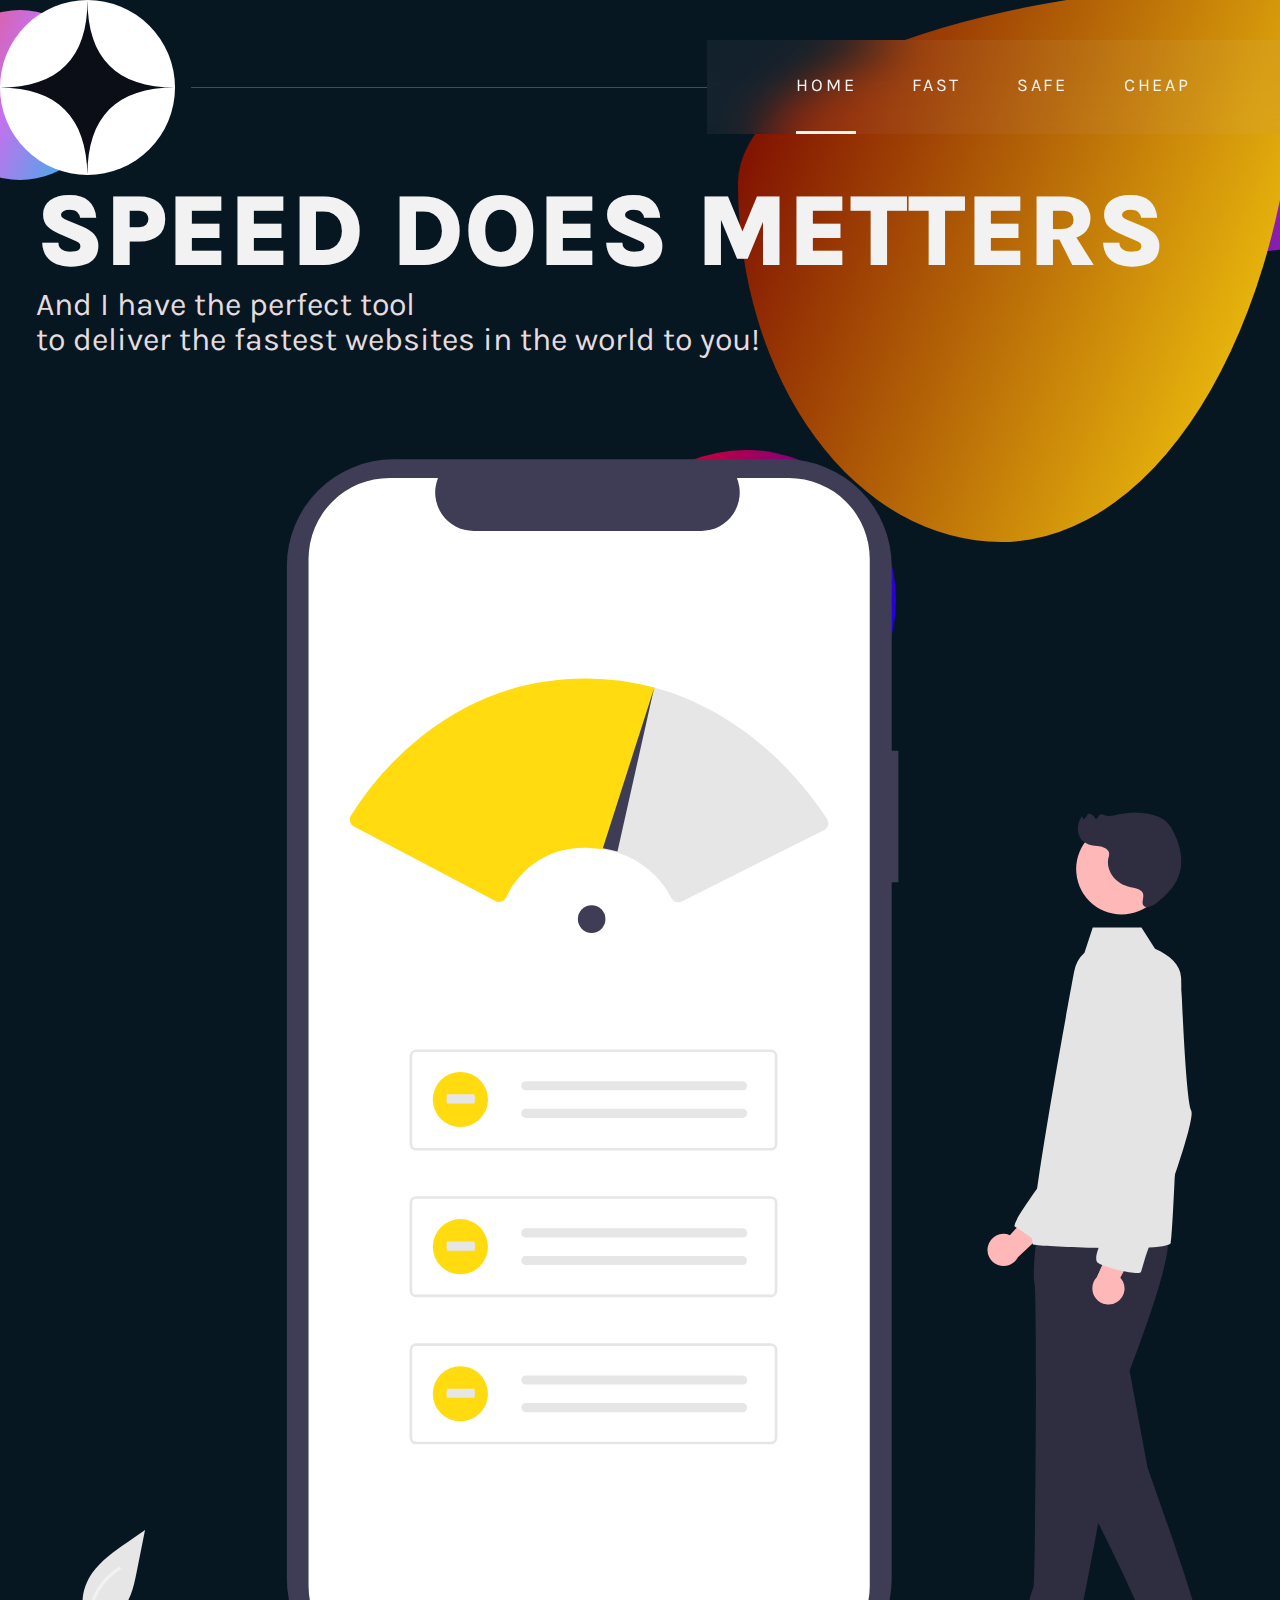
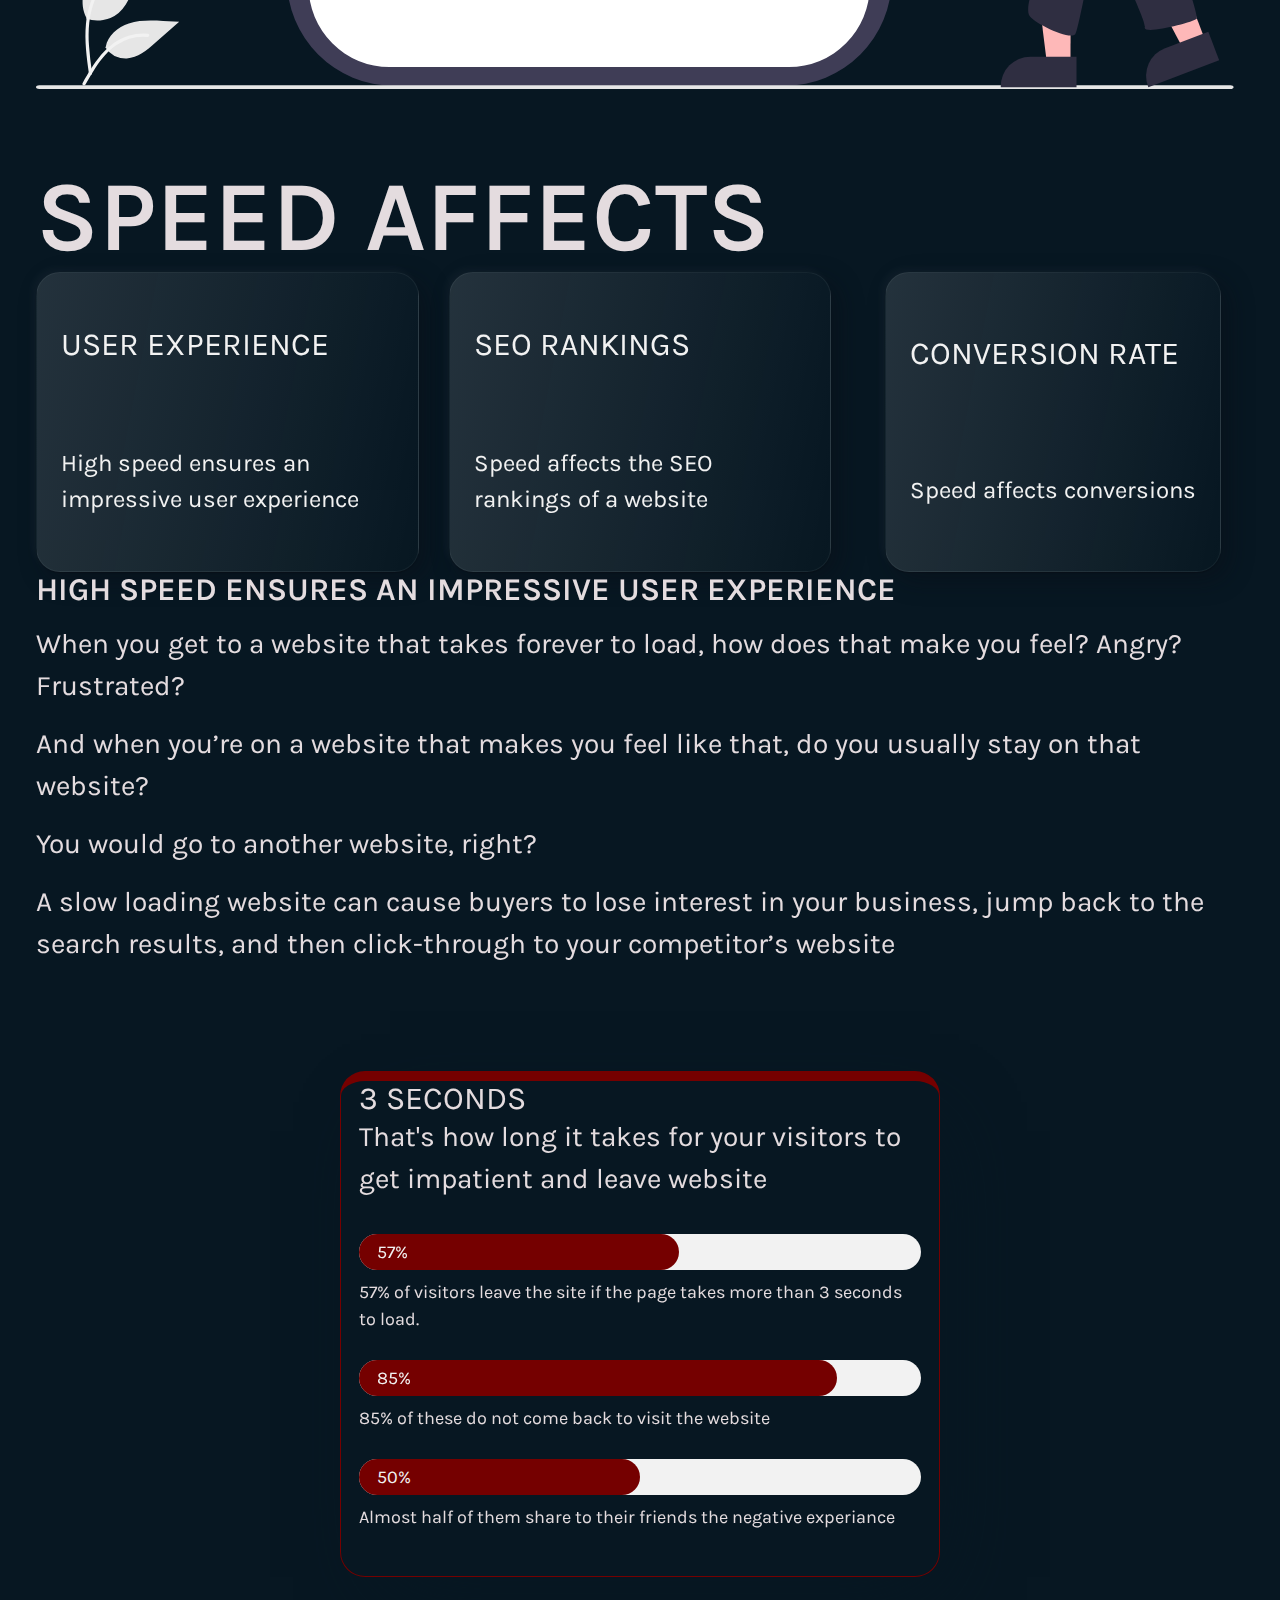
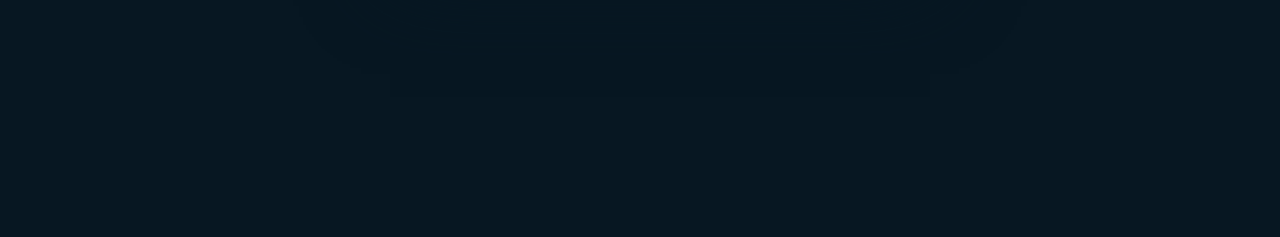
==== fast.html @ fb166474 "Update fast.html" ====
<!DOCTYPE html>
<html lang="en">

<head>
    <meta charset="UTF-8">
    <meta name="viewport" content="width=device-width, initial-scale=1.0">

     <!-- For all browsers -->
<link rel="icon" type="image/png" sizes="32x32" href="./assets/shared/favicon/favicon-32x32.png">
<link rel="icon" type="image/png" sizes="16x16" href="./assets/shared/favicon/favicon-16x16.png">

<!-- For Google and Android -->
<link rel="icon" type="image/png" sizes="48x48" href="./assets/shared/favicon/favicon-48x48.png">
<link rel="icon" type="image/png" sizes="192x192" href="./assets/shared/favicon/favicon-192x192.png">

<!-- For iPad -->
<link rel="apple-touch-icon" type="image/png" sizes="167x167" href="./assets/shared/favicon/favicon-167x167.png">
<!-- For iPhone -->
<link rel="apple-touch-icon" type="image/png" sizes="180x180" href="./assets/shared/favicon/favicon-180x180.png">
    <!-- Google fonts -->
    <link rel="preconnect" href="https://fonts.googleapis.com">
    <link rel="preconnect" href="https://fonts.gstatic.com" crossorigin>
    <link
        href="https://fonts.googleapis.com/css2?family=Cormorant:wght@300;400;500;600;700;800;900&family=Karla:wght@600;700;800&display=swap"
        rel="stylesheet">

    <!-- Our custom CSS -->
    <link rel="stylesheet" href="style-fast.css">
    <title>FSC | Creating fastest, safest and cheapest websites on the world</title>
    <script src="navigation.js" defer></script>
    <script src="tabs.js" defer></script>
</head>


<body class="fast">
  <a class="skip-to-content" href="#main">Skip to content</a>
  <header class="layout-header  flex">
    <div>
      <img src="./assets/shared/logo.svg" alt="FSC logo" class="logo">
    </div>
    <button class="mobile-nav-toggle" aria-controls="layout-navigation"><span class="sr-only" aria-expanded="false">Menu</span></button>
    <nav>
        <ul id="layout-navigation" data-visible="false" class="layout-navigation underline-indicators flex">
            <li class="active"><a class="ff-sans-cond uppercase text-white letter-spacing-2" href="index.html">Home</a>
            <li><a class="ff-sans-cond uppercase text-white letter-spacing-2" href="destination.html">Fast</a>
            <li><a class="ff-sans-cond uppercase text-white letter-spacing-2" href="crew.html">Safe</a>
            <li><a class="ff-sans-cond uppercase text-white letter-spacing-2" href="technology.html">Cheap</a>
        </ul>
    </nav>
  </header>
	

<section class="hero">
    <article class="container container-hero overflow grid">
<div class="container-txt">
    <h1 class="container-txt--title text-white uppercase fs-900 fw-800">
    Speed does metters
</h1>
<p class="container-txt--p text-light fs-600">
    And I have the perfect tool <span class="container-txt--p--s d-block">to deliver the fastest websites in the world to you!</span></p>
</div>
<div class="container-image">
    <div class="container-image-img">
    	<svg xmlns="http://www.w3.org/2000/svg" data-name="Layer 1" viewBox="0 -50 700 800" width="100%" height="100%" class="fast-title-img"><path data-name="Path 968" d="M499.74 168.9h-3.9V61.9A61.91 61.91 0 0 0 433.93 0H207.28a61.91 61.91 0 0 0-61.92 61.91V648.8a61.91 61.91 0 0 0 61.92 61.91h226.65a61.91 61.91 0 0 0 61.91-61.91V245.04h3.9Z" fill="#3f3d56"/><path data-name="Path 969" d="M483.14 57.77v595.17a46.96 46.96 0 0 1-46.94 46.95H204.9a46.97 46.97 0 0 1-46.97-46.95V57.77a46.97 46.97 0 0 1 46.97-46.95h28.06a22.33 22.33 0 0 0 20.65 30.74h131.87a22.33 22.33 0 0 0 20.66-30.74h30.05a46.96 46.96 0 0 1 46.95 46.94Z" fill="#fff"/><path data-name="Path 39" d="M425.81 400.6H220.27a3.81 3.81 0 0 1-3.8-3.81v-50.98a3.81 3.81 0 0 1 3.8-3.81h205.54a3.81 3.81 0 0 1 3.8 3.8v51a3.81 3.81 0 0 1-3.8 3.8Zm-205.54-57.08a2.29 2.29 0 0 0-2.28 2.29v50.98a2.29 2.29 0 0 0 2.28 2.28h205.54a2.29 2.29 0 0 0 2.28-2.28v-50.98a2.29 2.29 0 0 0-2.28-2.29Z" fill="#e6e6e6"/><path data-name="Path 40" d="M283.84 360.36a2.66 2.66 0 0 0 0 5.33h125.6a2.67 2.67 0 0 0 .2-5.33H283.84Z" fill="#e6e6e6"/><path data-name="Path 41" d="M283.84 376.34a2.66 2.66 0 0 0 0 5.33h125.6a2.67 2.67 0 0 0 .2-5.32H283.84Z" fill="#e6e6e6"/><path data-name="Path 42" d="M425.81 485.58H220.27a3.81 3.81 0 0 1-3.8-3.81v-50.98a3.81 3.81 0 0 1 3.8-3.81h205.54a3.81 3.81 0 0 1 3.8 3.8v51a3.81 3.81 0 0 1-3.8 3.8ZM220.27 428.5a2.29 2.29 0 0 0-2.28 2.29v50.98a2.29 2.29 0 0 0 2.28 2.28h205.54a2.29 2.29 0 0 0 2.28-2.28V430.8a2.29 2.29 0 0 0-2.28-2.29Z" fill="#e6e6e6"/><path data-name="Path 43" d="M283.84 445.62a2.66 2.66 0 0 0 0 5.33h125.6a2.67 2.67 0 0 0 .09-5.33h-125.7Z" fill="#e6e6e6"/><path data-name="Path 44" d="M283.84 461.6a2.66 2.66 0 0 0 0 5.33h125.6a2.67 2.67 0 0 0 .09-5.32h-125.7Z" fill="#e6e6e6"/><path data-name="Path 39-2" d="M425.81 570.83H220.27a3.81 3.81 0 0 1-3.8-3.8v-50.99a3.81 3.81 0 0 1 3.8-3.8h205.54a3.81 3.81 0 0 1 3.8 3.8v50.99a3.81 3.81 0 0 1-3.8 3.8Zm-205.54-57.07a2.29 2.29 0 0 0-2.28 2.28v50.99a2.29 2.29 0 0 0 2.28 2.28h205.54a2.29 2.29 0 0 0 2.28-2.28v-50.99a2.29 2.29 0 0 0-2.28-2.28Z" fill="#e6e6e6"/><path data-name="Path 40-2" d="M283.84 530.88a2.66 2.66 0 1 0 0 5.33h125.6a2.67 2.67 0 0 0 .2-5.33H283.84Z" fill="#e6e6e6"/><path data-name="Path 41-2" d="M283.84 546.86a2.66 2.66 0 0 0 0 5.33h125.6a2.67 2.67 0 0 0 .2-5.32H283.84Z" fill="#e6e6e6"/><path data-name="Path 970" d="M692.16 712.57H1.8c-1 0-1.81-.46-1.81-1.04s.81-1.05 1.81-1.05h690.35c1 0 1.81.47 1.81 1.05s-.81 1.04-1.81 1.04Z" fill="#e6e6e6"/><g data-name="Group 58"><path data-name="Path 438" d="M29.07 671.8a19.47 19.47 0 0 0 18.8-3.3c6.6-5.53 8.66-14.64 10.34-23.07l4.97-24.95-10.4 7.17c-7.49 5.15-15.14 10.47-20.32 17.93s-7.44 17.65-3.28 25.73" fill="#e6e6e6"/><path data-name="Path 439" d="M30.68 703.75c-1.31-9.55-2.66-19.21-1.74-28.85.82-8.57 3.43-16.93 8.75-23.8a39.57 39.57 0 0 1 10.15-9.2c1.02-.63 1.95.97.94 1.61a37.62 37.62 0 0 0-14.88 17.96c-3.24 8.24-3.76 17.22-3.2 25.98a219 219 0 0 0 1.77 15.8.96.96 0 0 1-.65 1.15.94.94 0 0 1-1.14-.65Z" fill="#f2f2f2"/><path data-name="Path 442" d="M40.1 688.44a14.34 14.34 0 0 0 12.5 6.44c6.32-.3 11.6-4.71 16.34-8.9l14.03-12.39-9.29-.44c-6.68-.32-13.53-.62-19.9 1.44s-12.23 7.02-13.39 13.6" fill="#e6e6e6"/><path data-name="Path 443" d="M26.98 709.23c6.3-11.16 13.61-23.55 26.68-27.52a29.78 29.78 0 0 1 11.23-1.16c1.19.1.89 1.94-.3 1.84a27.66 27.66 0 0 0-17.92 4.74c-5.05 3.44-8.98 8.22-12.3 13.29-2.05 3.1-3.87 6.34-5.7 9.57-.58 1.03-2.28.29-1.7-.76Z" fill="#f2f2f2"/></g><g data-name="Group 59"><circle data-name="Ellipse 5" cx="245.92" cy="370.99" r="15.99" fill="#ffdb0f"/><path data-name="Path 40-3" d="M238.26 368c-.18 0-.33 1.2-.33 2.66s.15 2.67.33 2.67h15.72c.19.02.34-1.15.34-2.62a5.94 5.94 0 0 0-.33-2.71h-15.73Z" fill="#e6e6e6"/></g><g data-name="Group 60"><circle data-name="Ellipse 5-2" cx="245.92" cy="456.28" r="15.99" fill="#ffdb0f"/><path data-name="Path 40-4" d="M238.26 453.3c-.18 0-.33 1.18-.33 2.66s.15 2.66.33 2.66h15.72c.19.02.34-1.15.34-2.62a5.94 5.94 0 0 0-.33-2.7h-15.73Z" fill="#e6e6e6"/></g><g data-name="Group 61"><circle data-name="Ellipse 5-3" cx="245.92" cy="541.54" r="15.99" fill="#ffdb0f"/><path data-name="Path 40-5" d="M238.26 538.55c-.18 0-.33 1.2-.33 2.66s.15 2.67.33 2.67h15.72c.19.02.34-1.15.34-2.62a5.94 5.94 0 0 0-.33-2.7h-15.73Z" fill="#e6e6e6"/></g><path d="M372.19 256.67a4.49 4.49 0 0 1-4.02-2.45 52.87 52.87 0 0 0-31.37-26.41 60 60 0 0 0-8.4-1.9l-.59-.1 29.92-93.54.51.02c58.13 15.8 91.38 62.38 100.2 76.28a4.5 4.5 0 0 1-1.8 6.42l-82.43 41.2a4.5 4.5 0 0 1-2.02.48Z" fill="#e6e6e6"/><path data-name="Path 2881" d="M551.62 456a9.28 9.28 0 0 1 12.71-6.39l22.29-24.3 4.16 16.62-21.8 20.52a9.33 9.33 0 0 1-17.36-6.46Z" fill="#feb8b8"/><path data-name="Path 2882" d="M599.48 698.33h-13.61l-6.48-52.52h20.1Z" fill="#feb8b8"/><path data-name="Path 2883" d="M602.95 693.89h-26.81a17.09 17.09 0 0 0-17.09 17.08v.56h43.9Z" fill="#2f2e41"/><path data-name="Path 2884" d="m677.67 684.84-12.73 4.83-24.7-46.8 18.8-7.13Z" fill="#feb8b8"/><path data-name="Path 2885" d="m679.34 679.45-25.07 9.52a17.09 17.09 0 0 0-9.9 22.04l.2.52 41.04-15.58Z" fill="#2f2e41"/><path data-name="Path 2886" d="m632.85 523.65 11.28 60.71s30.63 85.43 28.48 87.58-31.7 9.67-30.09 4.83-35.46-77.36-35.46-77.36Z" fill="#2f2e41"/><path data-name="Path 2887" d="M587.1 413.32s-22.78 29.77-19.8 31.4 14.55 10.23 14.55 10.23l11.76-32.28Z" fill="#e4e4e4"/><path data-name="Path 2888" d="M580.73 443.37s-3.76 27.94-2.14 33.85.53 173.54-.54 176.23-4.3 11.82-2.69 16.12 23.64 15.04 26.87 11.28 26.86-140.77 26.86-140.77 33.31-82.74 25.8-90.8-74.16-5.91-74.16-5.91Z" fill="#2f2e41"/><circle data-name="Ellipse 542" cx="629.07" cy="237.48" r="26.33" fill="#feb8b8"/><path data-name="Path 2890" d="M601.56 296.98a18.66 18.66 0 0 1 6-11.04l4.8-14.67h28.21l7.86 12.33c8.5 3.66 14.8 9.47 15.04 16.31 1.3 4.55-4.3 148.83-5.9 154.2-.48 1.57-6.9 2.4-15.94 2.78-8.29.33-18.76.29-28.81.05-16.65-.38-32.17-1.27-34.78-1.75-5.9-1.08 22.94-154.82 23.52-158.2Z" fill="#e4e4e4"/><path data-name="Path 2891" d="M626.5 488.31a9.28 9.28 0 0 0 1.83-14.1l15.57-29.06-17.06 1.56-12.17 27.35a9.33 9.33 0 0 0 11.83 14.25Z" fill="#feb8b8"/><path data-name="Path 2893" d="M629.09 281.11s-24.71 10.2-15.58 36 19.34 56.41 19.34 56.41-12.9 69.31-12.9 72-8.05 17.2-4.83 19.88 24.72 8.06 25.25 5.38a181.72 181.72 0 0 1 5.91-18.27c1.08-2.15 26.33-69.31 23.1-75.22-2.37-4.35-4.45-44.2-5.39-64.94a34.1 34.1 0 0 0-17.78-28.71c-5-2.67-10.83-4.1-17.12-2.53Z" fill="#e4e4e4"/><path data-name="Path 2800" d="M639.2 249.25c-2-.92-4.31-1.11-6.47-1.69-7.74-2.05-12.92-9.69-11.27-16.6a7.48 7.48 0 0 0 .41-2.73c-.29-2.05-2.69-3.37-4.99-3.84s-4.74-.4-6.94-1.16a9.39 9.39 0 0 1-6.13-7.36 13.67 13.67 0 0 1 2.32-9.17l.83 2.09a7.77 7.77 0 0 0 2.72-3.55 5.5 5.5 0 0 1 4.26 3c1.33.68 1.52-2.14 3-2.56a2.94 2.94 0 0 1 1.84.4c2.96 1.21 6.41.18 9.6-.5a41.22 41.22 0 0 1 16.77 0c3.66.75 7.29 2.08 9.9 4.45a20.35 20.35 0 0 1 4.64 6.96c2.82 6.18 4.67 12.87 3.75 19.47a26.05 26.05 0 0 1-7.44 14.6c-2.12 2.14-9.05 9.6-12.85 8.32-4.78-1.6 1.68-7.53-3.95-10.13Z" fill="#2f2e41"/><circle cx="321.98" cy="266.46" r="8" fill="#3f3d56"/><path d="M268.3 256.55a4.5 4.5 0 0 1-2.1-.52l-81.96-43.24a4.5 4.5 0 0 1-1.74-6.32 181.67 181.67 0 0 1 40.99-45.98c28.3-22.43 60.5-33.68 95.68-33.5a151.88 151.88 0 0 1 39.06 5.3l.5.13-29.92 93.54-.42-.06a66.68 66.68 0 0 0-8.14-.72c-30.45-.86-43.65 19.88-47.91 28.83a4.41 4.41 0 0 1-2.62 2.3 4.53 4.53 0 0 1-1.43.24Z" fill="#ffdb0f"/><path d="m358.1 132.77-21.15 94.56a60.38 60.38 0 0 0-8.48-1.92l29.63-92.64Z" fill="#3f3d56"/></svg>
    </div>
</div>
    </article>
</section>	


<section class="section-cards">
     <article class="container container-cards">
        <h2 class="section-cards--title uppercase fs-800 fw-600">speed affects</h2>
    <div class="cards grid text-white">
        
            <div class="card grid">
                <h3 class="card-title fs-600">USER EXPERIENCE</h3>
                <p class="card-desription fs-500">High speed ensures an impressive user experience</p>
            </div>
        
        
           <div class="card grid">
                <h3 class="card-title fs-600">SEO RANKINGS</h3>
                <p class="card-desription fs-500">Speed affects the SEO rankings of a website</p>
            </div>
      
          
            <div class="card grid">
                <h3 class="card-title fs-600">CONVERSION RATE</h3>
                <p class="card-desription fs-500">Speed affects conversions</p>
            </div>
        <div class="decoration decoration-left"></div>
        <div class="decoration decoration-center"></div>
        <div class="decoration decoration-right"></div>
        </div>
</article>
</section>
	
	
	
	<section class="description">
    <article class="container grid overflow">
<div class="container-txt flow">
    <h2 class="container-txt--title uppercase text-light fs-600 fw-600">
    High speed ensures an impressive user experience
	</h2>
	<div class="container-txt--p fw-200 flow fs-500">
       <p>When you get to a website that takes forever to load, how does that make you feel? Angry? Frustrated?</p>
  <p>And when you’re on a website that makes you feel like that, do you usually stay on that website?</p>
  <p>You would go to another website, right?</p>
  <p>A slow loading website can cause buyers to lose interest in your business, jump back to the search results, and then click-through to your competitor’s website</p>
	</div>

</div>
<div class="container-image">
    <div class="container-image-img">
    	<article class="chart-container flex">
			<div class="chart-header">
	   	 <h2 class="chart-header--title fs-600 uppercase ">3 SECONDS</h2>
   		 <h3 class="chart-header--txt fs-500">That's how long it takes for your visitors to get impatient and leave website</h3>
			 	</div>
    <ul class="horizontal-bar-chart">
      <li>
        <span class="chart-container-index" style="width: 57%">57%</span>
      </li>
        <p>57% of visitors leave the site if the page takes more than 3 seconds to load.</p>
      <li>
        <span class="chart-container-index" style="width: 85%">85%</span>
      </li>
      <p>85% of these do not come back to visit the website</p>
      <li>
        <span class="chart-container-index" style="width: 50%">50%</span>
      </li>
      <p>Almost half of them share to their friends the negative experiance</p>
    </ul>
  </article>
    </div>
</div>
    </article>

</section>
		<div class="page-decoration decoration-big"></div>

	</body>

</html>
---- style-fast.css ----
/* ------------------- */
/* Custom properties   */
/* ------------------- */

:root {
  /* colors */
  --clr-dark: 205 65% 8%;
  --clr-light: 338 13% 88%;
  --clr-white: 0 0% 95%;
  --clr-gray: 345 2% 58%;
  --clr-safe: 181 100% 53%;
  --clr-safe--shade: 181 100% 23%;
  --clr-cheap: 115 100% 53%;
  --clr-cheap--shade: 115 100% 23%;
  --clr-fast--secondary: 0 100% 53%;
  --clr-fast--secondary--shade: 0 100% 23%;
  --clr-fast--primary: 51 100% 53%;
  --clr-fast--primary--shade: 51 100% 23%;

  /* font-sizes */
    --fs-900: clamp(5rem, 8vw + 1rem, 6.375rem);
    --fs-800: 3.5rem;
    --fs-700: 1.5rem;
    --fs-600: 1rem;
    --fs-500: 1rem;
    --fs-400: 0.9375rem;
    --fs-300: 1rem;
    --fs-200: 0.875rem;

  /* font-families */
  --ff-serif: 'Cormorant', serif;
  --ff-sans: 'Karla', sans-serif;
}
/*
@media (min-width: 35em) {
    :root {
        --fs-800: 5rem;
        --fs-700: 2.5rem;
        --fs-600: 1.5rem;
        --fs-500: 1.25rem;
        --fs-400: 1rem;
    }
}
*/

@media (min-width: 900px) {
    :root {
        /* font-sizes */
        --fs-800: 6.25rem;
        --fs-700: 3.5rem;
        --fs-600: 2rem;
        --fs-500: 1.75rem;
        --fs-400: 1.125rem;
    }
}


/* ------------------- */
/* Reset               */
/* ------------------- */

/* https://piccalil.li/blog/a-modern-css-reset/ */

/* Box sizing */
*,
*::before,
*::after {
  box-sizing: border-box;
}

/* Reset margins */
body,
h1,
h2,
h3,
h4,
h5,
p,
figure,
picture {
  margin: 0;
}

h1,
h2,
h3,
h4,
h5,
h6,
p {
  font-weight: 400;
}

/* set up the body */
body {
  font-family: var(--ff-sans);
  font-size: var(--fs-400);
  color: hsl(var(--clr-light));
  background-color: hsl(var(--clr-dark));
  line-height: 1.5;
	
	display: grid;
  grid-template-rows: min-content 1fr;
    
  overflow-x: hidden;

  /*
		 min-height: 100vh;
   
    display: grid;
    grid-template-rows: min-content 1fr;
    
    overflow-x: hidden;
		*/
}

/* make images easier to work with */
img,
picutre {
  max-width: 100%;
  display: block;
}

/* make form elements easier to work with */
input,
button,
textarea,
select {
  font: inherit;
}

/* remove animations for people who've turned them off */
@media (prefers-reduced-motion: reduce) {

  *,
  *::before,
  *::after {
    animation-duration: 0.01ms !important;
    animation-iteration-count: 1 !important;
    transition-duration: 0.01ms !important;
    scroll-behavior: auto !important;
  }
}


/* ------------------- */
/* Utility classes     */
/* ------------------- */

/* general */

.flex {
  display: flex;
  gap: var(--gap, 1rem);
}

.grid {
  display: grid;
  gap: var(--gap, 1rem);
}

.d-block {
  display: block;
}

.flow>*:where(:not(:first-child)) {
  margin-top: var(--flow-space, 1rem);
}

.flow--space-small {
  --flow-space: .75rem;
}

.container {
  padding-inline: 2em;
  margin-inline: auto;
  max-width: 80rem;
}

.sr-only {
  position: absolute;
  width: 1px;
  height: 1px;
  padding: 0;
  margin: -1px;
  overflow: hidden;
  clip: rect(0, 0, 0, 0);
  white-space: nowrap;
  /* added line */
  border: 0;
}

.skip-to-content {
  position: absolute;
  z-index: 9999;
  background: hsl(var(--clr-white));
  color: hsl(var(--clr-dark));
  padding: .5em 1em;
  margin-inline: auto;
  transform: translateY(-100%);
  transition: transform 250ms ease-in;
}

.skip-to-content:focus {
  transform: translateY(0);
}

/* colors */

.clr-dark {
  background-color: hsl(var(--clr-dark));
}

.clr-light {
  background-color: hsl(var(--clr-light));
}

.clr-white {
  background-color: hsl(var(--clr-white));
}

.clr-gray {
  background-color: hsl(var(--clr-gray));
}

.clr-safe {
  background-color: hsl(var(--clr-safe));
}

.clr-safe--shade {
  background-color: hsl(var(--clr-safe--shade));
}

.clr-cheap {
  background-color: hsl(var(--clr-cheap));
}

.clr-cheap--shade {
  background-color: hsl(var(--clr-cheap--shade));
}

.clr-fast--primary {
  background-color: hsl(var(--clr-fast--primary));
}

.clr-fast--primary--shade {
  background-color: hsl(var(--clr-fast--primary--shade));
}

.clr-fast--secondary {
  background-color: hsl(var(--clr-fast--secondary));
}

.clr-fast--secondary-shade {
  background-color: hsl(var(--clr-fast--secondary--shade));
}

.text-dark {
  color: hsl(var(--clr-dark));
}

.text-light {
  color: hsl(var(--clr-light));
}

.text-white {
  color: hsl(var(--clr-white));
}

.text-gray {
  color: hsl(var(--clr-gray));
}

.text-safe {
  color: hsl(var(--clr-safe))
}

;

.text-safe--shade {
  color: hsl(var(--clr-safe-shade))
}

;

.text-cheap {
  color: hsl(var(--clr-cheap))
}

;

.text-cheap-shade {
  color: hsl(var(--clr-cheap--shade))
}

;

.text-fast--primary {
  color: hsl(var(--clr-fast--primary))
}

;

.text-fast--primary--shade {
  color: hsl(var(--clr-fast--primary--shade))
}

;

.text-fast--secondary {
  color: hsl(var(--clr-fast--secondary))
}

;

.text-fast--secondary--shade {
  color: hsl(var(--clr-fast--secondary--shade))
}

;

/* typography */

.ff-test {
  font-family: var(--ff-serif);
}

.ff-serif {
  font-family: var(--ff-serif);
}

.ff-sans {
  font-family: var(--ff-sans);
}

.letter-spacing-1 {
  letter-spacing: 4.75px;
}

.letter-spacing-2 {
  letter-spacing: 2.7px;
}

.letter-spacing-3 {
  letter-spacing: 2.35px;
}

.uppercase {
  text-transform: uppercase;
}

.fs-900 {
  font-size: var(--fs-900);
}

.fs-800 {
  font-size: var(--fs-800);
}

.fs-700 {
  font-size: var(--fs-700);
}

.fs-600 {
  font-size: var(--fs-600);
}

.fs-500 {
  font-size: var(--fs-500);
}

.fs-400 {
  font-size: var(--fs-400);
}

.fs-300 {
  font-size: var(--fs-300);
}

.fs-200 {
  font-size: var(--fs-200);
}

.fs-900,
.fs-800,
.fs-700,
.fs-600 {
  line-height: 1.1;
}

.fw-900 {
  font-weight: 900;
}

.fw-800 {
  font-weight: 800;
}

.fw-700 {
  font-weight: 700;
}

.fw-600 {
  font-weight: 600;
}

.fw-500 {
  font-weight: 500;
}

.fw-400 {
  font-weight: 400;
}

.fw-300 {
  font-weight: 300;
}

.fw-200 {
  font-weight: 200;
}

.fw-100 {
  font-weight: 100;
}


/* ------------------- */
/* Compontents         */
/* ------------------- */

.main-img {
	
	display: inline-grid;
	place-items: center;
	transform: scale(1.3);
  /*  font-size: 2rem;
    position: relative;
    z-index: 1;
    display: inline-grid;
    place-items: center;; */
}


/*
.large-button::after {
    content: '';
    position: absolute;
    z-index: -1;
    width: 100%;
    height: 100%;
    background: hsl( var(--clr-white) / .1);
    border-radius: 50%;
    opacity: 0;
    transition: opacity 500ms linear, transform 750ms ease-in-out;
}
 
.large-button:hover::after,
.large-button:focus::after {
    opacity: 1;
    transform: scale(1.5);
}

*/
/* primary-header */

.logo {
  /*  margin: 1.5rem clamp(1.5rem, 5vw, 3.5rem);*/
	margin-block: 3em;
    	margin-left: 2em;
    	width: 8em;
}

/*
@media (min-width: 45em) {
	.logo {
		margin-top: 0;
		width: 65em;
	}
}
*/

@media (min-width: 900px){
	.logo {
		margin: 0;
		width: 23em;
	}
}




.layout-header {
    justify-content: space-between;
    align-items: center;
}

.layout-navigation {
    --gap: clamp(1.5rem, 5vw, 3.5rem);
    --underline-gap: 2rem;
    list-style: none;
    padding: 0;
    margin: 0;
    background: hsl( var(--clr-white) / 0.05);
    backdrop-filter: blur(1.5rem);
}

.layout-navigation a {
    text-decoration: none;
}

.layout-navigation a > span {
    font-weight: 700;
    margin-right: .5em;
}

.mobile-nav-toggle {
    display: none;
}

@media (max-width: 899.9999px) {
    .layout-navigation {
        --underline-gap: .5rem;
        position: fixed;
        z-index: 1000;
        inset: 0 0 0 30%;
        list-style: none;
        padding: min(20rem, 15vh) 2rem;
        margin: 0;
        flex-direction: column;
        transform: translateX(100%);
        transition: transform 500ms ease-in-out;
    }
    
    .layout-navigation[data-visible="true"] {
        transform: translateX(0);
    }
    
    .layout-navigation.underline-indicators > .active {
       border: 0;
    }
    
    .mobile-nav-toggle {
        display: block;
        position: absolute;
        z-index: 2000;
        right: 1rem;
        top: 2rem;
        background: transparent;
        background-image: url(./assets/shared/icon-hamburger.svg);
        background-repeat: no-repeat;
        background-position: center;
        width: 1.5rem;
        aspect-ratio: 1;
        border: 0;
    }
    
    .mobile-nav-toggle[aria-expanded="true"] {
        background-image: url(./assets/shared/icon-close.svg);
    }
    
    .mobile-nav-toggle:focus-visible {
        outline: 5px solid white;
        outline-offset: 5px;
    }
    
}

@media (min-width: 900px) {
    .layout-navigation {
        padding-inline: clamp(3rem, 7vw, 7rem);
    }
}
/*
@media (min-width: 35em) and (max-width: 44.999em) {
    .layout-navigation a > span {
        display: none;
    }
}
*/
@media (min-width: 900px) {
    
     .layout-header::after {
         content: '';
         display: block;
         position: relative;
         height: 1px;
         width: 100%;
         margin-right: -2.5rem;
         background: hsl( var(--clr-white) / .25);
         order: 1;
     }
     
    nav {
        order: 2;
    }
    
    .layout-navigation {
        margin-block: 2rem;
    }
    
   
}


.underline-indicators > * {
    cursor: pointer;
    padding: var(--underline-gap, .5rem) 0;
    border: 0;
    border-bottom: .2rem solid hsl( var(--clr-white) / 0 );
    background-color: transparent;
}

.underline-indicators > *:hover,
.underline-indicators > *:focus {
    border-color: hsl( var(--clr-white) / .5);
}

.underline-indicators > .active,
.underline-indicators > [aria-selected="true"] {
    color: hsl( var(--clr-white) / 1);
    border-color: hsl( var(--clr-white) / 1); 
}



/* ----------------------------- */
/* Page specific background      */
/* ----------------------------- */


/* ----------------------------- */
/* Layout                        */
/* ----------------------------- */


.grid-container {
    text-align: center;
    display: grid;
		gap: 4em;
    place-items: center;
    padding-inline: 1rem;
    padding-block: 4rem;
}

.grid-container p:not([class]) {
    max-width: 60ch;
}

   

@media (min-width: 900px) {
    .grid-container {
        text-align: left;
        column-gap: var(--container-gap, 2rem);
        grid-template-columns: minmax(1rem, 1fr) repeat(2, minmax(0, 30rem)) minmax(1rem, 1fr);
    }
    
  
    .main-intro {
        grid-column: 2;

    }

    .grid-container--home > *:last-child {
        grid-column: 3;
			 	min-height: 100%;
			  transform: scale(1.3);
    }
}


/*   GRAPH - SPEED BOUNCE    */

.chart-container {
  text-align: left;
  flex-direction: column;
  margin: 5em auto;
  max-width: 600px;
  padding: 0 1em;
  background: hsl(var(--clr-dark) / .5);
  color: hsl(var(--clr-light));
  border: 1px solid hsl(var(--clr-fast--secondary--shade));
  border-radius: 25px;
  box-shadow: 20px 30px 80px -30px hsl(var(--clr-dark));
  border-top: .6em solid hsl(var(--clr-fast--secondary--shade));
  align-self: center;
}

.horizontal-bar-chart {
  padding-left: 0;

}

.horizontal-bar-chart li,
.horizontal-bar-chart p {
  position: relative;
  display: block;
}


.horizontal-bar-chart li {
  height: 2em;
  margin-bottom: .2em;
  background: hsl(var(--clr-white));
  border-radius: 50px;
}

.horizontal-bar-chart p {
  /*   color: #666666; */
  margin-block: .5em 1.5em;
  /* text-indent: 1em; */
}

.chart-container-index {
  position: absolute;
  height: 100%;
  text-indent: 1em;
  font-size: 1em;
  color: hsl(var(--clr-white));
  background: hsl(var(--clr-fast--secondary--shade));
  line-height: 2em;
  border-radius: 50px;
}


/*    END      */

/*    Cards section    */

.cards-section{
    position: relative;
    padding-bottom: 4em;
}

.cards-container{
    width: 100%;
    max-width: 1120px;
    position: relative;
    display: grid;
    margin: auto auto 30px;
    padding-inline: 5%;
    grid-gap: 16px;
}

.cards-section--title{
    text-align: center;
    text-transform: uppercase;
    font-size: 3rem;
}

.cards {
    display: grid;
    grid-template-columns: 1fr;
    grid-template-rows: repeat(3,1fr);
    grid-gap: 30px;
    gap: 30px;
}



.card {
    display: grid;
    /* grid-template-columns: 48px 1fr; */

    grid-gap: 16px;
    align-items: center;
    padding: 16px;
	box-shadow: 8px 8px 24px 0 rgba(9,13,20,0.4),-4px -4px 8px 0 rgba(224,224,255,0.04),0 1px 1px 0 rgba(9,13,20,0.4);
    border: solid 1px rgba(245,247,250,0.06);
    background-image: linear-gradient(101deg,rgba(245,247,250,.12),rgba(245,247,250,.06) 52%,rgba(245,247,250,0));
    backdrop-filter: blur(40px);
    -webkit-backdrop-filter: blur(40px);
    border-radius: 24px;
    transition: .4s;
}


.card-title {
    font-size: 2rem;
}

.card-desription {
		font-size: 1.5rem;
   /* grid-column: 1/3; */
}








 @media (min-width: 900px){
    .cards-section{
        overflow: hidden;
        padding-bottom: 15em;
    }
    
    .cards-container{
        padding-left: 32px;
        padding-right: 32px;
        grid-gap: 48px;
        text-align: center;
    }

    .cards {
        grid-template-columns: repeat(3,1fr);
        grid-template-rows: 1fr; 
        place-items: center;
    }

    .card {
       /* grid-template-columns: auto; */
			 		min-height: 300px;
        grid-gap: 24px;
        position: relative;
        padding: 24px;
    }

    .card-center {
        transform: translateY(-32px);
    }

}



/*    Decoration    */


.decoration-big {
    display: block;
   /* width: 560px;
    height: 560px; */
		width: clamp(10vh, 20vh, 100%);
		/*width: 100%;
		max-width: 50vh; */
    aspect-ratio: 1;
    right: 0;
    top: 0;
    background-image: linear-gradient(112.49deg, hsl(var(--clr-fast--secondary--shade)) 1.05%, hsl(var(--clr-fast--primary)) 99.89%);
}
.page-decoration {
    border-radius: 50%; 
		/* border-radius: 100% 0% 53% 47% / 36% 7% 93% 64%; */
    position: absolute;
		/*inset: 0;*/
    z-index: -1;
}

@media (min-width: 900px) {
	.page-decoration{
		  top: -1em;
			right: -1em;
			width: 560px;
			border-radius: 100% 0% 53% 47% / 36% 7% 93% 64%;
	}
}

.decoration {
    position: absolute;
    border-radius: 50%;
    z-index: -1;
}

.decoration-left{
    width: 200px; 
    height: 200px;
    top: -11%;
    left: -11%;
    background-image: linear-gradient(112.49deg,#12c2e9 1.05%,#c471ed 54.08%,#f64f59 99.89%);
    transform: rotate(-180deg);
}

.decoration-center {
    width: 300px;
    height: 300px;
    right: 1%;
    top: 33%;
    background-image: linear-gradient(112.49deg,red 1.05%,blue 99.89%);
}

.decoration-right {
    width: 150px;
    height: 150px;
    right: 50%;
    top: 80%;
    background: linear-gradient(112.49deg,#f0c 1.05%,#339 99.89%);
    transform: matrix(-1,0,0,1,0,0);
}

 @media (min-width: 900px){
    .decoration-left{
        width: 170px;
        height: 170px;
        top: 10px;
        left: -65px;
    }

    .decoration-center {
        width: 300px;
        height: 300px;
        right: 30%;
        top: 50%;
    }

    .decoration-right {
        width: 223px;
        height: 223px;
        left: 90%;
        top: 28px;
    }

 }


 /*    Main section   */

.description{
    margin-bottom: 5px;
    position: relative;
}

.description-container{
    width: 100%;
    overflow: hidden;
    display: grid;
    grid-template-columns: 1fr;
    grid-gap: 16px;
    margin: auto;
    padding-left: 5%;
    padding-right: 5%;
    align-items: center;
}

.description-text-container{

}

.description-text-container--title{
   /* margin-bottom: 1em; */ 
}

.description-text-container--paragraph{
    margin-bottom: 16px
}    

.description-image-container{
    background-size: 100%;
    background-repeat: no-repeat;
    display: block;
   box-shadow: 8px 8px 24px 0 rgba(9,13,20,0.4),-4px -4px 8px 0 rgba(224,224,255,0.04),0 1px 1px 0 rgba(9,13,20,0.4);
    border: solid 1px rgba(245,247,250,0.06);
    -webkit-backdrop-filter: blur(40px);
    backdrop-filter: blur(40px);
    border-radius: 24px;
    transition: .5s ease;
    background-image: url([data-uri]);
    margin: auto;
    padding: 24px;
}

.description-image-container-img{
    max-width: 100%;
}

@media (min-width: 900px){
    .description{
        margin-bottom: 170px;
    }

    .description-container{
        max-width: 1120px;
        padding-left: 32px;
        padding-right: 32px;
        grid-template-columns: 353px minmax(450px,730px);
        grid-gap: 30px;
    }
    .description-image-container{
        padding: 48px;
    }
		.description-text-container--title{
     /* margin-bottom: 1em; */
}
}
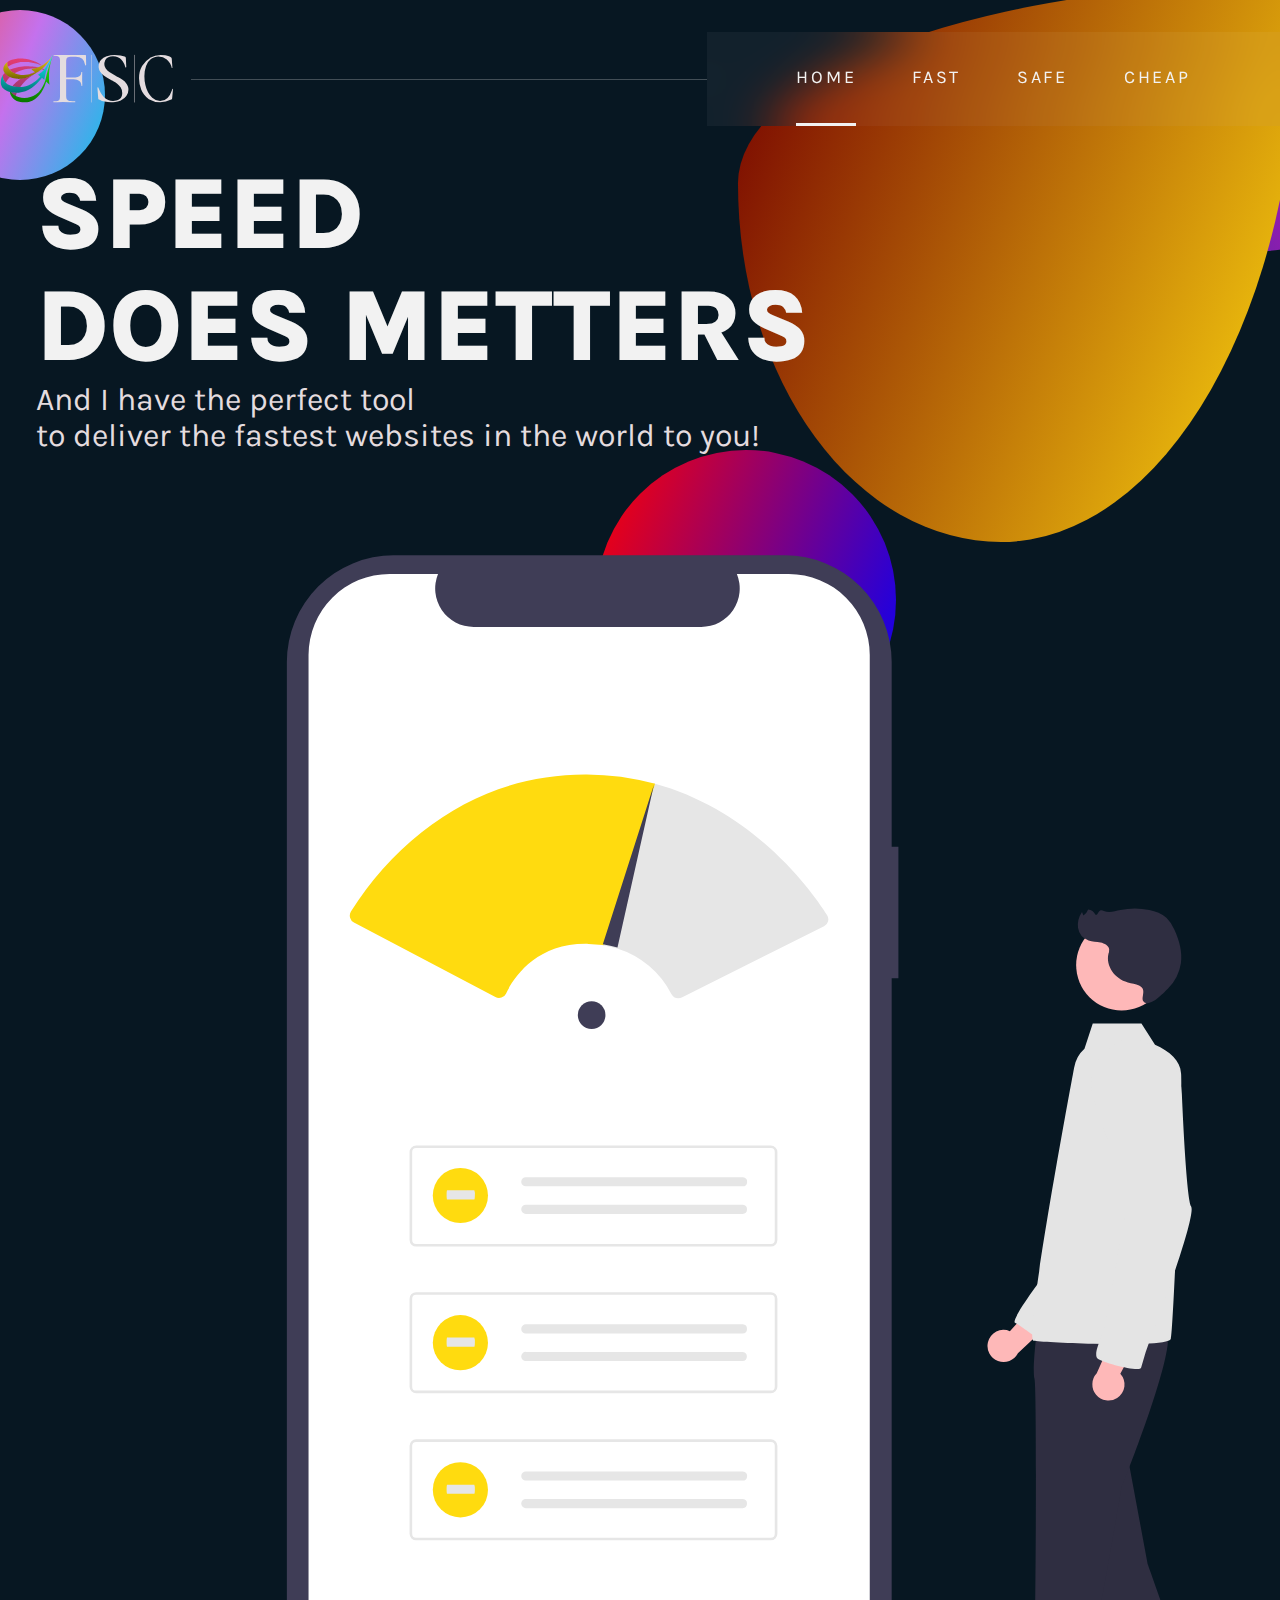
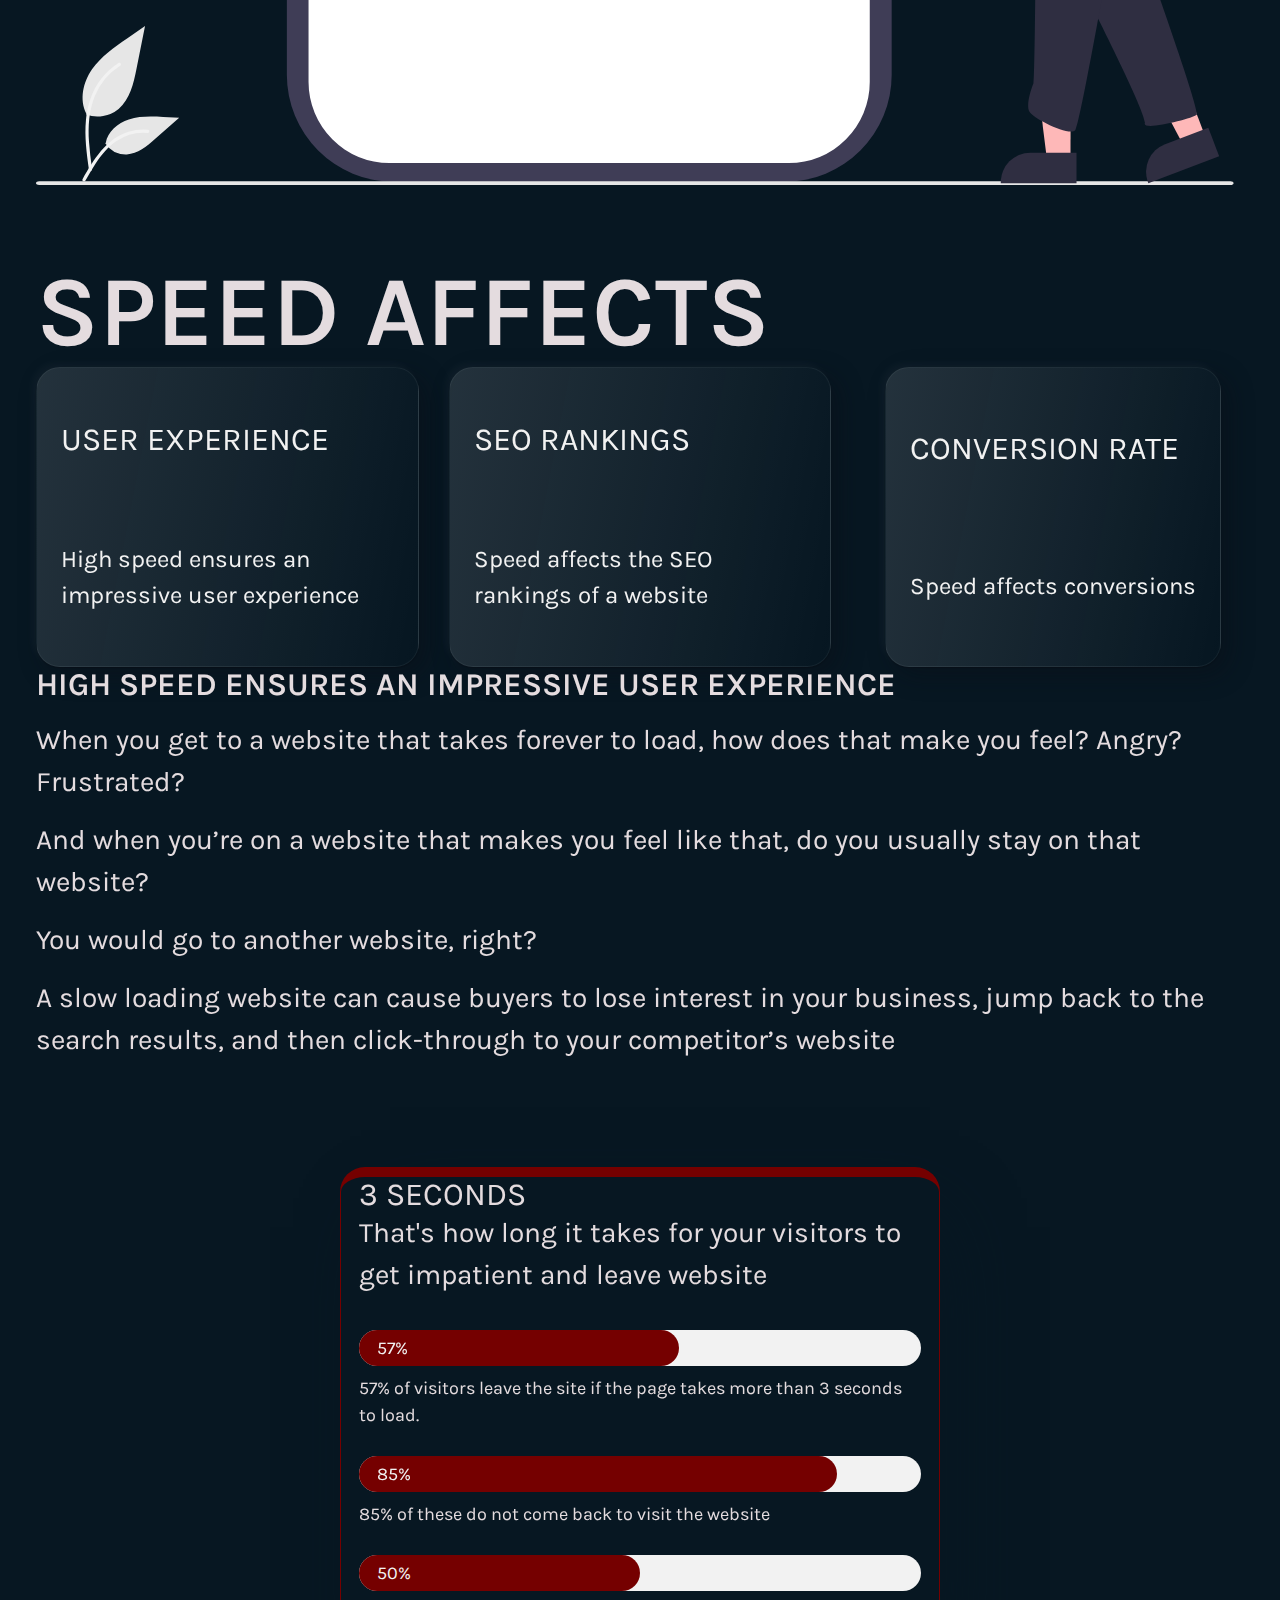
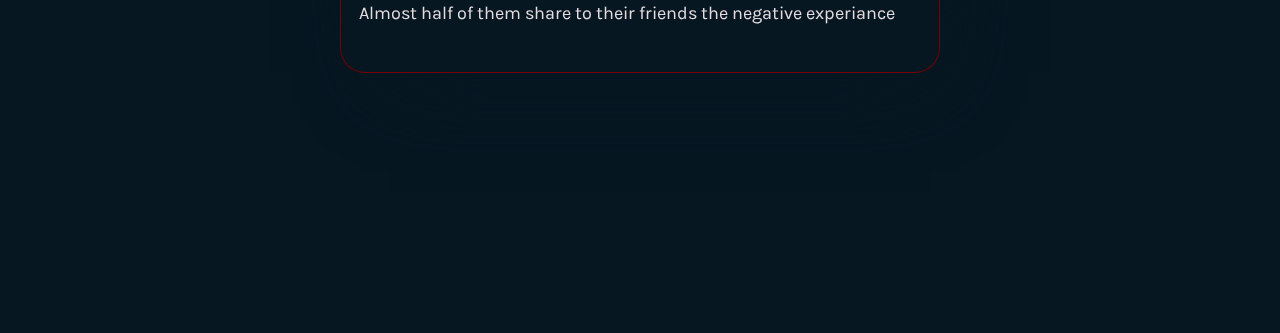
==== commit 014d896d: "Update fast.html" ====
--- a/fast.html
+++ b/fast.html
@@ -36,15 +36,15 @@
   <a class="skip-to-content" href="#main">Skip to content</a>
   <header class="layout-header  flex">
     <div>
-      <img src="./assets/shared/logo.svg" alt="FSC logo" class="logo">
+      <img src="./assets/shared/logo-light.svg" alt="FSC logo" class="logo">
     </div>
     <button class="mobile-nav-toggle" aria-controls="layout-navigation"><span class="sr-only" aria-expanded="false">Menu</span></button>
     <nav>
         <ul id="layout-navigation" data-visible="false" class="layout-navigation underline-indicators flex">
-            <li class="active"><a class="ff-sans-cond uppercase text-white letter-spacing-2" href="index.html">Home</a>
-            <li><a class="ff-sans-cond uppercase text-white letter-spacing-2" href="destination.html">Fast</a>
-            <li><a class="ff-sans-cond uppercase text-white letter-spacing-2" href="crew.html">Safe</a>
-            <li><a class="ff-sans-cond uppercase text-white letter-spacing-2" href="technology.html">Cheap</a>
+            <li class="active"><a class="ff-sans-cond uppercase text-white letter-spacing-2" href="index.html">Home</a></li>
+						<li><a class="ff-sans-cond uppercase text-white letter-spacing-2" href="fast.html">Fast</a></li>
+            <li><a class="ff-sans-cond uppercase text-white letter-spacing-2" href="fast.html">Safe</a></li>
+            <li><a class="ff-sans-cond uppercase text-white letter-spacing-2" href="fast.html">Cheap</a></li>
         </ul>
     </nav>
   </header>
@@ -54,7 +54,7 @@
     <article class="container container-hero overflow grid">
 <div class="container-txt">
     <h1 class="container-txt--title text-white uppercase fs-900 fw-800">
-    Speed does metters
+    Speed <span class="d-block">does metters</span>
 </h1>
 <p class="container-txt--p text-light fs-600">
     And I have the perfect tool <span class="container-txt--p--s d-block">to deliver the fastest websites in the world to you!</span></p>
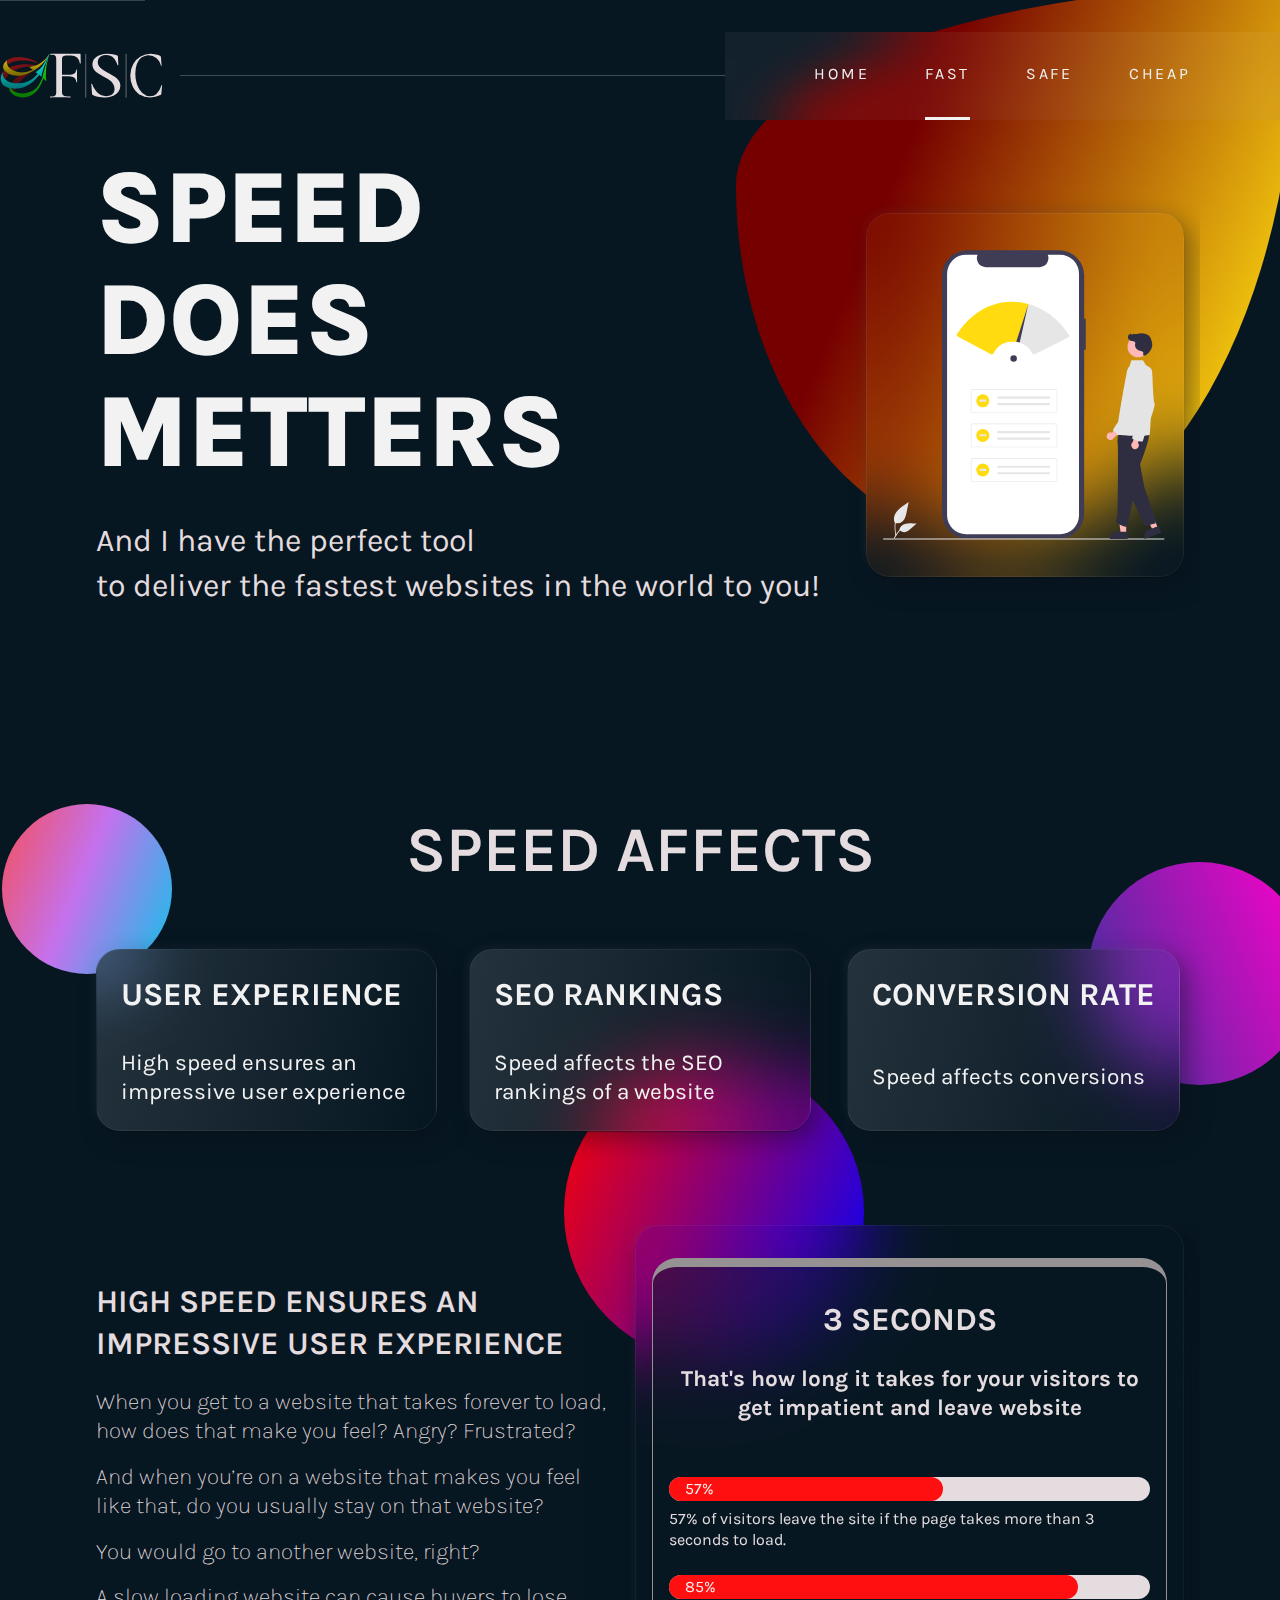
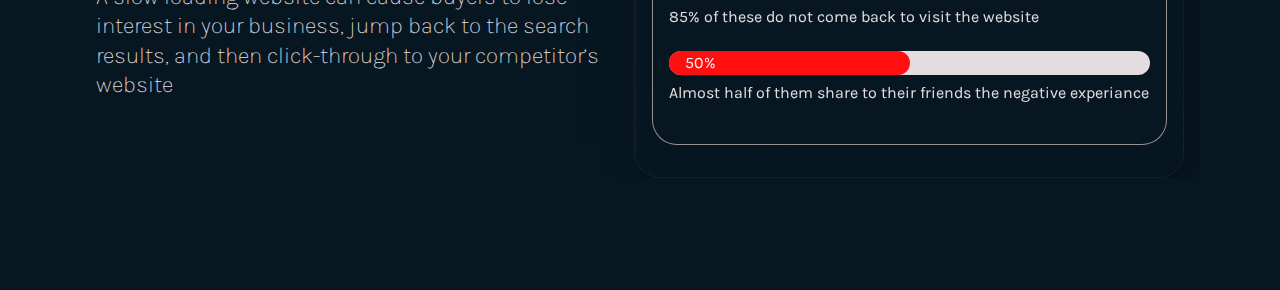
==== commit de4e1b17: "Update fast.html" ====
--- a/fast.html
+++ b/fast.html
@@ -41,10 +41,10 @@
     <button class="mobile-nav-toggle" aria-controls="layout-navigation"><span class="sr-only" aria-expanded="false">Menu</span></button>
     <nav>
         <ul id="layout-navigation" data-visible="false" class="layout-navigation underline-indicators flex">
-            <li class="active"><a class="ff-sans-cond uppercase text-white letter-spacing-2" href="index.html">Home</a></li>
-						<li><a class="ff-sans-cond uppercase text-white letter-spacing-2" href="fast.html">Fast</a></li>
-            <li><a class="ff-sans-cond uppercase text-white letter-spacing-2" href="fast.html">Safe</a></li>
-            <li><a class="ff-sans-cond uppercase text-white letter-spacing-2" href="fast.html">Cheap</a></li>
+            <li class="nav-home"><a class="ff-sans-cond uppercase text-white letter-spacing-2" href="index.html">Home</a></li>
+	    <li class="nav-fast active"><a class="ff-sans-cond uppercase text-white letter-spacing-2" href="fast.html">Fast</a></li>
+            <li class="nav-safe"><a class="ff-sans-cond uppercase text-white letter-spacing-2" href="fast.html">Safe</a></li>
+            <li class="nav-cheap"><a class="ff-sans-cond uppercase text-white letter-spacing-2" href="fast.html">Cheap</a></li>
         </ul>
     </nav>
   </header>
--- a/style-fast.css
+++ b/style-fast.css
@@ -18,54 +18,40 @@
   --clr-fast--primary--shade: 51 100% 23%;
 
   /* font-sizes */
-    --fs-900: clamp(5rem, 8vw + 1rem, 6.375rem);
-    --fs-800: 3.5rem;
-    --fs-700: 1.5rem;
-    --fs-600: 1rem;
-    --fs-500: 1rem;
-    --fs-400: 0.9375rem;
-    --fs-300: 1rem;
-    --fs-200: 0.875rem;
+  --fs-900: clamp(5.653rem, 8vw + 1rem, 6.375rem);
+  --fs-800: 3.998rem;
+  --fs-700: 2.827rem;
+  --fs-600: 1.999rem;
+  --fs-500: 1.414rem;
+  --fs-400: 1rem;
+  --fs-300: 0.8rem;
+  --fs-200: 0.8rem;
+	
+
+
 
   /* font-families */
   --ff-serif: 'Cormorant', serif;
   --ff-sans: 'Karla', sans-serif;
 }
-/*
-@media (min-width: 35em) {
+
+@media (max-width: 900px) {
     :root {
-        --fs-800: 5rem;
-        --fs-700: 2.5rem;
-        --fs-600: 1.5rem;
-        --fs-500: 1.25rem;
-        --fs-400: 1rem;
+        --fs-900: clamp(4rem, 8vw + 1rem, 9.375rem);
+				/* --fs-900: 2rem; */
     }
 }
-*/
-
-@media (min-width: 900px) {
-    :root {
-        /* font-sizes */
-        --fs-800: 6.25rem;
-        --fs-700: 3.5rem;
-        --fs-600: 2rem;
-        --fs-500: 1.75rem;
-        --fs-400: 1.125rem;
-    }
-}
-
 
 /* ------------------- */
 /* Reset               */
 /* ------------------- */
-
-/* https://piccalil.li/blog/a-modern-css-reset/ */
 
 /* Box sizing */
 *,
 *::before,
 *::after {
   box-sizing: border-box;
+  /* outline: 1px solid yellow; */
 }
 
 /* Reset margins */
@@ -81,40 +67,25 @@
   margin: 0;
 }
 
-h1,
-h2,
-h3,
-h4,
-h5,
-h6,
+
 p {
-  font-weight: 400;
-}
+  line-height: 1.3;
+}
+
 
 /* set up the body */
-body {
+.fast {
   font-family: var(--ff-sans);
   font-size: var(--fs-400);
   color: hsl(var(--clr-light));
   background-color: hsl(var(--clr-dark));
-  line-height: 1.5;
-	
-	display: grid;
+  line-height: 1.3;
+  display: grid;
   grid-template-rows: min-content 1fr;
-    
+  font-weight: 400;
   overflow-x: hidden;
-
-  /*
-		 min-height: 100vh;
-   
-    display: grid;
-    grid-template-rows: min-content 1fr;
-    
-    overflow-x: hidden;
-		*/
-}
-
-/* make images easier to work with */
+}
+
 img,
 picutre {
   max-width: 100%;
@@ -122,6 +93,7 @@
 }
 
 /* make form elements easier to work with */
+
 input,
 button,
 textarea,
@@ -163,6 +135,14 @@
   display: block;
 }
 
+.overflow {
+  overflow: hidden;
+}
+
+.overflow-x {
+  overflow-x: hidden;
+}
+
 .flow>*:where(:not(:first-child)) {
   margin-top: var(--flow-space, 1rem);
 }
@@ -171,11 +151,6 @@
   --flow-space: .75rem;
 }
 
-.container {
-  padding-inline: 2em;
-  margin-inline: auto;
-  max-width: 80rem;
-}
 
 .sr-only {
   position: absolute;
@@ -272,52 +247,36 @@
 }
 
 .text-safe {
-  color: hsl(var(--clr-safe))
-}
-
-;
+  color: hsl(var(--clr-safe));
+}
 
 .text-safe--shade {
-  color: hsl(var(--clr-safe-shade))
-}
-
-;
+  color: hsl(var(--clr-safe-shade));
+}
 
 .text-cheap {
-  color: hsl(var(--clr-cheap))
-}
-
-;
+  color: hsl(var(--clr-cheap));
+}
 
 .text-cheap-shade {
-  color: hsl(var(--clr-cheap--shade))
-}
-
-;
+  color: hsl(var(--clr-cheap--shade));
+}
 
 .text-fast--primary {
-  color: hsl(var(--clr-fast--primary))
-}
-
-;
+  color: hsl(var(--clr-fast--primary));
+}
 
 .text-fast--primary--shade {
-  color: hsl(var(--clr-fast--primary--shade))
-}
-
-;
+  color: hsl(var(--clr-fast--primary--shade));
+}
 
 .text-fast--secondary {
-  color: hsl(var(--clr-fast--secondary))
-}
-
-;
+  color: hsl(var(--clr-fast--secondary));
+}
 
 .text-fast--secondary--shade {
-  color: hsl(var(--clr-fast--secondary--shade))
-}
-
-;
+  color: hsl(var(--clr-fast--secondary--shade));
+}
 
 /* typography */
 
@@ -383,10 +342,10 @@
 
 .fs-900,
 .fs-800,
-.fs-700,
-.fs-600 {
+.fs-700 {
   line-height: 1.1;
 }
+
 
 .fw-900 {
   font-weight: 900;
@@ -428,18 +387,18 @@
 /* ------------------- */
 /* Compontents         */
 /* ------------------- */
-
+/*
 .main-img {
 	
 	display: inline-grid;
 	place-items: center;
-	transform: scale(1.3);
-  /*  font-size: 2rem;
+	transform: scale(1.3); }*/
+/*  font-size: 2rem;
     position: relative;
     z-index: 1;
     display: inline-grid;
     place-items: center;; */
-}
+
 
 
 /*
@@ -466,111 +425,115 @@
 
 .logo {
   /*  margin: 1.5rem clamp(1.5rem, 5vw, 3.5rem);*/
-	margin-block: 3em;
-    	margin-left: 2em;
-    	width: 8em;
+  margin-block: 3em;
+  margin-left: 2em;
+  width: 8em;
 }
 
 /*
+
 @media (min-width: 45em) {
 	.logo {
 		margin-top: 0;
+		margin-left: 2em;
 		width: 65em;
 	}
 }
 */
 
-@media (min-width: 900px){
-	.logo {
-		margin: 0;
-		width: 23em;
-	}
+@media (min-width: 900px) {
+  .logo {
+    margin-block: auto;
+    margin-left: 0;
+    width: 23em;
+  }
 }
 
 
 
 
 .layout-header {
-    justify-content: space-between;
-    align-items: center;
+  justify-content: space-between;
+  align-items: center;
 }
 
 .layout-navigation {
-    --gap: clamp(1.5rem, 5vw, 3.5rem);
-    --underline-gap: 2rem;
+  --gap: clamp(1.5rem, 5vw, 3.5rem);
+  --underline-gap: 2rem;
+  list-style: none;
+  padding: 0;
+  margin: 0;
+  background: hsl(var(--clr-white) / 0.05);
+  backdrop-filter: blur(1.5rem);
+}
+
+.layout-navigation a {
+  text-decoration: none;
+}
+
+.layout-navigation a>span {
+  font-weight: 700;
+  margin-right: .5em;
+}
+
+.mobile-nav-toggle {
+  display: none;
+}
+
+@media (max-width: 900px) {
+  .layout-navigation {
+    --underline-gap: .5rem;
+    position: fixed;
+    z-index: 1000;
+    top: 0;
     list-style: none;
-    padding: 0;
+    padding: min(20rem, 15vh) 2rem;
     margin: 0;
-    background: hsl( var(--clr-white) / 0.05);
-    backdrop-filter: blur(1.5rem);
-}
-
-.layout-navigation a {
-    text-decoration: none;
-}
-
-.layout-navigation a > span {
-    font-weight: 700;
-    margin-right: .5em;
-}
-
-.mobile-nav-toggle {
-    display: none;
-}
-
-@media (max-width: 899.9999px) {
-    .layout-navigation {
-        --underline-gap: .5rem;
-        position: fixed;
-        z-index: 1000;
-        inset: 0 0 0 30%;
-        list-style: none;
-        padding: min(20rem, 15vh) 2rem;
-        margin: 0;
-        flex-direction: column;
-        transform: translateX(100%);
-        transition: transform 500ms ease-in-out;
-    }
-    
-    .layout-navigation[data-visible="true"] {
-        transform: translateX(0);
-    }
-    
-    .layout-navigation.underline-indicators > .active {
-       border: 0;
-    }
-    
-    .mobile-nav-toggle {
-        display: block;
-        position: absolute;
-        z-index: 2000;
-        right: 1rem;
-        top: 2rem;
-        background: transparent;
-        background-image: url(./assets/shared/icon-hamburger.svg);
-        background-repeat: no-repeat;
-        background-position: center;
-        width: 1.5rem;
-        aspect-ratio: 1;
-        border: 0;
-    }
-    
-    .mobile-nav-toggle[aria-expanded="true"] {
-        background-image: url(./assets/shared/icon-close.svg);
-    }
-    
-    .mobile-nav-toggle:focus-visible {
-        outline: 5px solid white;
-        outline-offset: 5px;
-    }
-    
+    flex-direction: column;
+    transform: translateX(100%);
+    transition: transform 500ms ease-in-out;
+  }
+
+  .layout-navigation[data-visible="true"] {
+    transform: translateX(0);
+  }
+
+  .layout-navigation.underline-indicators>.active {
+    border: 0;
+  }
+
+  .mobile-nav-toggle {
+    display: block;
+    position: absolute;
+    z-index: 2000;
+    right: 1rem;
+    top: 2rem;
+    background: transparent;
+    background-image: url(./assets/shared/icon-hamburger.svg);
+    background-repeat: no-repeat;
+    background-position: center;
+    width: 1.5rem;
+    aspect-ratio: 1;
+    border: 0;
+  }
+
+  .mobile-nav-toggle[aria-expanded="true"] {
+    background-image: url(./assets/shared/icon-close.svg);
+  }
+
+  .mobile-nav-toggle:focus-visible {
+    outline: 5px solid white;
+    outline-offset: 5px;
+  }
+
 }
 
 @media (min-width: 900px) {
-    .layout-navigation {
-        padding-inline: clamp(3rem, 7vw, 7rem);
-    }
-}
+  .layout-navigation {
+    padding-inline: clamp(3rem, 7vw, 7rem);
+  }
+}
+
 /*
 @media (min-width: 35em) and (max-width: 44.999em) {
     .layout-navigation a > span {
@@ -578,49 +541,77 @@
     }
 }
 */
+
 @media (min-width: 900px) {
-    
-     .layout-header::after {
-         content: '';
-         display: block;
-         position: relative;
-         height: 1px;
-         width: 100%;
-         margin-right: -2.5rem;
-         background: hsl( var(--clr-white) / .25);
-         order: 1;
-     }
-     
-    nav {
-        order: 2;
-    }
-    
-    .layout-navigation {
-        margin-block: 2rem;
-    }
-    
-   
-}
-
-
-.underline-indicators > * {
-    cursor: pointer;
-    padding: var(--underline-gap, .5rem) 0;
-    border: 0;
-    border-bottom: .2rem solid hsl( var(--clr-white) / 0 );
-    background-color: transparent;
-}
-
-.underline-indicators > *:hover,
-.underline-indicators > *:focus {
-    border-color: hsl( var(--clr-white) / .5);
-}
-
-.underline-indicators > .active,
-.underline-indicators > [aria-selected="true"] {
-    color: hsl( var(--clr-white) / 1);
-    border-color: hsl( var(--clr-white) / 1); 
-}
+
+  .layout-header::after {
+    content: '';
+    display: block;
+    position: relative;
+    height: 1px;
+    width: 100%;
+    margin-right: -2.5rem;
+    background: hsl(var(--clr-white) / .25);
+    order: 1;
+  }
+
+  nav {
+    order: 2;
+  }
+
+  .layout-navigation {
+    margin-block: 2rem;
+  }
+
+  .sticky {
+  	position: -webkit-sticky;
+    position: sticky;
+    top: 0;
+    width: 100%;
+    z-index: 999;
+		box-shadow: 8px 8px 24px 0 rgba(9, 13, 20, 0.4), -4px -4px 8px 0 rgba(224, 224, 255, 0.04), 0 1px 1px 0 rgba(255, 255, 255, 0.4);
+  /* border: solid 1px rgba(245, 247, 250, 0.06); */
+  background-image: linear-gradient(101deg, rgba(245, 247, 250, .12), rgba(245, 247, 250, .06) 52%, rgba(245, 247, 250, 0));
+  backdrop-filter: blur(40px);
+  -webkit-backdrop-filter: blur(40px);
+	/*	background: hsl(var(--clr-white) / 0.05);
+    backdrop-filter: blur(1.5rem); */
+		transition: .2s ease;
+  }
+	
+	.sticky .layout-navigation {
+    margin-block: 0;
+		background: hsl(var(--clr-white) / 0);
+		backdrop-filter: blur(0);
+ 	  transition: margin-block .2s ease, background 0s ease, backdrop-filter 0s ease;
+  }
+
+}
+
+
+.underline-indicators>* {
+  cursor: pointer;
+  padding: var(--underline-gap, .5rem) 0;
+  border: 0;
+  border-bottom: .2rem solid hsl(var(--clr-white) / 0);
+  background-color: transparent;
+}
+
+.underline-indicators>*:hover,
+.underline-indicators>*:focus {
+  border-color: hsl(var(--clr-white) / .5);
+}
+
+.underline-indicators>.active,
+.underline-indicators>[aria-selected="true"] {
+  color: hsl(var(--clr-white) / 1);
+  border-color: hsl(var(--clr-white) / 1);
+}
+
+/* ----------------------------- */
+/* sticky header      */
+/* ----------------------------- */
+
 
 
 
@@ -633,7 +624,7 @@
 /* Layout                        */
 /* ----------------------------- */
 
-
+/*
 .grid-container {
     text-align: center;
     display: grid;
@@ -647,9 +638,9 @@
     max-width: 60ch;
 }
 
-   
-
-@media (min-width: 900px) {
+  /* 
+
+@media (min-width: 45em) {
     .grid-container {
         text-align: left;
         column-gap: var(--container-gap, 2rem);
@@ -668,6 +659,220 @@
 			  transform: scale(1.3);
     }
 }
+*/
+
+
+
+
+
+/*    Main section   */
+
+.container {
+  --gap: 2em;
+  width: 100%;
+  margin: auto;
+  padding-left: 5%;
+  padding-right: 5%; 
+  align-items: center;
+  margin-bottom: 3em;
+  position: relative;
+}
+
+
+/*
+.description-text-container--title{
+   margin-bottom: 1em; 
+}
+*/
+
+.container-hero {}
+
+.container-txt--p {
+  margin-block: 1em;
+}
+
+.container-txt--p--s {
+  margin-block: 0.1em;
+  line-height: 1.3em;
+}
+
+.container-image {
+  background-size: 100%;
+  background-repeat: no-repeat;
+  display: block;
+  box-shadow: 8px 8px 24px 0 rgba(9, 13, 20, 0.4), -4px -4px 8px 0 rgba(224, 224, 255, 0.04), 0 1px 1px 0 rgba(9, 13, 20, 0.4);
+  border: solid 1px rgba(245, 247, 250, 0.06);
+  -webkit-backdrop-filter: blur(40px);
+  backdrop-filter: blur(40px);
+  border-radius: 24px;
+  transition: .5s ease;
+  /* background-image: url([data-uri]);*/
+  margin: auto;
+  padding: 1em;
+}
+
+.container-image--img {
+  max-width: 100%;
+}
+
+@media (min-width: 900px) {
+
+  .container {
+    --gap: 1em;
+    max-width: 1120px;
+    padding-inline: 1em;
+    grid-template-columns: repeat(2, auto);
+    margin-bottom: 7em;
+  }
+
+  .container-image {
+    padding: 1em;
+  }
+
+  .container-txt--title {
+    margin-bottom: 0;
+  }
+}
+
+/*    Cards section    */
+
+
+
+.container-cards {
+  --gap: 1rem;
+  margin: auto auto 30px;
+  padding-block: 4em;
+}
+
+
+.section-cards--title {
+  margin-bottom: 1em;
+}
+
+.cards {
+  --gap: 2rem;
+}
+
+.card {
+  min-height: 100%;
+  padding: 1em;
+  box-shadow: 8px 8px 24px 0 rgba(9, 13, 20, 0.4), -4px -4px 8px 0 rgba(224, 224, 255, 0.04), 0 1px 1px 0 rgba(9, 13, 20, 0.4);
+  border: solid 1px rgba(245, 247, 250, 0.06);
+  background-image: linear-gradient(101deg, rgba(245, 247, 250, .12), rgba(245, 247, 250, .06) 52%, rgba(245, 247, 250, 0));
+  backdrop-filter: blur(40px);
+  -webkit-backdrop-filter: blur(40px);
+  border-radius: 24px;
+  transition: .4s;
+}
+
+
+@media (min-width: 900px) {
+
+  .section-cards--title {
+    text-align: center;
+  }
+
+  .cards {
+    grid-template-columns: repeat(3, 1fr);
+    place-items: center;
+  }
+
+  .card {
+    padding: 24px;
+  }
+
+  .card-center {
+    transform: translateY(-32px);
+  }
+
+}
+
+
+
+/*    Decoration    */
+
+
+.decoration-big {
+  display: block;
+  width: clamp(10vh, 20vh, 100%);
+  aspect-ratio: 1;
+  right: 0;
+  top: 0;
+  background-image: linear-gradient(112.49deg, hsl(var(--clr-fast--secondary--shade)) 30.05%, hsl(var(--clr-fast--primary)) 89.89%);
+}
+
+.page-decoration {
+  border-radius: 50%;
+  /* border-radius: 100% 0% 53% 47% / 36% 7% 93% 64%; */
+  position: absolute;
+  /*inset: 0;*/
+  z-index: -1;
+}
+
+@media (min-width: 900px) {
+  .page-decoration {
+    top: -1em;
+    right: -1em;
+    width: 560px;
+    border-radius: 100% 0% 53% 47% / 36% 7% 93% 64%;
+  }
+}
+
+.decoration {
+  position: absolute;
+  border-radius: 50%;
+  z-index: -1;
+}
+
+.decoration-left {
+  width: 200px;
+  height: 200px;
+  top: 20%;
+  left: -11%;
+  background-image: linear-gradient(112.49deg, #12c2e9 1.05%, #c471ed 54.08%, #f64f59 99.89%);
+  transform: rotate(-180deg);
+}
+
+.decoration-center {
+  width: 170px;
+  height: 170px;
+  right: 1%;
+  top: 37%;
+  background-image: linear-gradient(112.49deg, red 1.05%, blue 99.89%);
+}
+
+.decoration-right {
+  width: 150px;
+  height: 150px;
+  right: 40%;
+  top: 80%;
+  background: linear-gradient(112.49deg, #f0c 1.05%, #339 99.89%);
+  transform: matrix(-1, 0, 0, 1, 0, 0);
+}
+
+@media (min-width: 900px) {
+  .decoration-left {
+    width: 170px;
+    height: 170px;
+    top: 12%;
+    left: -7%;
+  }
+
+  .decoration-center {
+    width: 300px;
+    height: 300px;
+    right: 30%;
+    top: 70%;
+  }
+
+  .decoration-right {
+    width: 223px;
+    height: 223px;
+    left: 90%;
+    top: 25%;
+  }
+
+}
 
 
 /*   GRAPH - SPEED BOUNCE    */
@@ -675,16 +880,28 @@
 .chart-container {
   text-align: left;
   flex-direction: column;
-  margin: 5em auto;
+  margin: 1em auto;
   max-width: 600px;
   padding: 0 1em;
   background: hsl(var(--clr-dark) / .5);
   color: hsl(var(--clr-light));
-  border: 1px solid hsl(var(--clr-fast--secondary--shade));
+  border: 1px solid hsl(var(--clr-gray));
   border-radius: 25px;
   box-shadow: 20px 30px 80px -30px hsl(var(--clr-dark));
-  border-top: .6em solid hsl(var(--clr-fast--secondary--shade));
+  border-top: .6em solid hsl(var(--clr-gray));
   align-self: center;
+}
+
+.chart-header {
+  text-align: center;
+}
+
+.chart-header--title {
+  margin-top: 1em;
+}
+
+.chart-header--txt {
+  margin-block: 1em;
 }
 
 .horizontal-bar-chart {
@@ -700,16 +917,14 @@
 
 
 .horizontal-bar-chart li {
-  height: 2em;
+  height: 1.5em;
   margin-bottom: .2em;
-  background: hsl(var(--clr-white));
+  background: hsl(var(--clr-light));
   border-radius: 50px;
 }
 
 .horizontal-bar-chart p {
-  /*   color: #666666; */
   margin-block: .5em 1.5em;
-  /* text-indent: 1em; */
 }
 
 .chart-container-index {
@@ -718,271 +933,10 @@
   text-indent: 1em;
   font-size: 1em;
   color: hsl(var(--clr-white));
-  background: hsl(var(--clr-fast--secondary--shade));
-  line-height: 2em;
+  background: hsl(var(--clr-fast--secondary));
+  line-height: 1.5em;
   border-radius: 50px;
 }
 
 
 /*    END      */
-
-/*    Cards section    */
-
-.cards-section{
-    position: relative;
-    padding-bottom: 4em;
-}
-
-.cards-container{
-    width: 100%;
-    max-width: 1120px;
-    position: relative;
-    display: grid;
-    margin: auto auto 30px;
-    padding-inline: 5%;
-    grid-gap: 16px;
-}
-
-.cards-section--title{
-    text-align: center;
-    text-transform: uppercase;
-    font-size: 3rem;
-}
-
-.cards {
-    display: grid;
-    grid-template-columns: 1fr;
-    grid-template-rows: repeat(3,1fr);
-    grid-gap: 30px;
-    gap: 30px;
-}
-
-
-
-.card {
-    display: grid;
-    /* grid-template-columns: 48px 1fr; */
-
-    grid-gap: 16px;
-    align-items: center;
-    padding: 16px;
-	box-shadow: 8px 8px 24px 0 rgba(9,13,20,0.4),-4px -4px 8px 0 rgba(224,224,255,0.04),0 1px 1px 0 rgba(9,13,20,0.4);
-    border: solid 1px rgba(245,247,250,0.06);
-    background-image: linear-gradient(101deg,rgba(245,247,250,.12),rgba(245,247,250,.06) 52%,rgba(245,247,250,0));
-    backdrop-filter: blur(40px);
-    -webkit-backdrop-filter: blur(40px);
-    border-radius: 24px;
-    transition: .4s;
-}
-
-
-.card-title {
-    font-size: 2rem;
-}
-
-.card-desription {
-		font-size: 1.5rem;
-   /* grid-column: 1/3; */
-}
-
-
-
-
-
-
-
-
- @media (min-width: 900px){
-    .cards-section{
-        overflow: hidden;
-        padding-bottom: 15em;
-    }
-    
-    .cards-container{
-        padding-left: 32px;
-        padding-right: 32px;
-        grid-gap: 48px;
-        text-align: center;
-    }
-
-    .cards {
-        grid-template-columns: repeat(3,1fr);
-        grid-template-rows: 1fr; 
-        place-items: center;
-    }
-
-    .card {
-       /* grid-template-columns: auto; */
-			 		min-height: 300px;
-        grid-gap: 24px;
-        position: relative;
-        padding: 24px;
-    }
-
-    .card-center {
-        transform: translateY(-32px);
-    }
-
-}
-
-
-
-/*    Decoration    */
-
-
-.decoration-big {
-    display: block;
-   /* width: 560px;
-    height: 560px; */
-		width: clamp(10vh, 20vh, 100%);
-		/*width: 100%;
-		max-width: 50vh; */
-    aspect-ratio: 1;
-    right: 0;
-    top: 0;
-    background-image: linear-gradient(112.49deg, hsl(var(--clr-fast--secondary--shade)) 1.05%, hsl(var(--clr-fast--primary)) 99.89%);
-}
-.page-decoration {
-    border-radius: 50%; 
-		/* border-radius: 100% 0% 53% 47% / 36% 7% 93% 64%; */
-    position: absolute;
-		/*inset: 0;*/
-    z-index: -1;
-}
-
-@media (min-width: 900px) {
-	.page-decoration{
-		  top: -1em;
-			right: -1em;
-			width: 560px;
-			border-radius: 100% 0% 53% 47% / 36% 7% 93% 64%;
-	}
-}
-
-.decoration {
-    position: absolute;
-    border-radius: 50%;
-    z-index: -1;
-}
-
-.decoration-left{
-    width: 200px; 
-    height: 200px;
-    top: -11%;
-    left: -11%;
-    background-image: linear-gradient(112.49deg,#12c2e9 1.05%,#c471ed 54.08%,#f64f59 99.89%);
-    transform: rotate(-180deg);
-}
-
-.decoration-center {
-    width: 300px;
-    height: 300px;
-    right: 1%;
-    top: 33%;
-    background-image: linear-gradient(112.49deg,red 1.05%,blue 99.89%);
-}
-
-.decoration-right {
-    width: 150px;
-    height: 150px;
-    right: 50%;
-    top: 80%;
-    background: linear-gradient(112.49deg,#f0c 1.05%,#339 99.89%);
-    transform: matrix(-1,0,0,1,0,0);
-}
-
- @media (min-width: 900px){
-    .decoration-left{
-        width: 170px;
-        height: 170px;
-        top: 10px;
-        left: -65px;
-    }
-
-    .decoration-center {
-        width: 300px;
-        height: 300px;
-        right: 30%;
-        top: 50%;
-    }
-
-    .decoration-right {
-        width: 223px;
-        height: 223px;
-        left: 90%;
-        top: 28px;
-    }
-
- }
-
-
- /*    Main section   */
-
-.description{
-    margin-bottom: 5px;
-    position: relative;
-}
-
-.description-container{
-    width: 100%;
-    overflow: hidden;
-    display: grid;
-    grid-template-columns: 1fr;
-    grid-gap: 16px;
-    margin: auto;
-    padding-left: 5%;
-    padding-right: 5%;
-    align-items: center;
-}
-
-.description-text-container{
-
-}
-
-.description-text-container--title{
-   /* margin-bottom: 1em; */ 
-}
-
-.description-text-container--paragraph{
-    margin-bottom: 16px
-}    
-
-.description-image-container{
-    background-size: 100%;
-    background-repeat: no-repeat;
-    display: block;
-   box-shadow: 8px 8px 24px 0 rgba(9,13,20,0.4),-4px -4px 8px 0 rgba(224,224,255,0.04),0 1px 1px 0 rgba(9,13,20,0.4);
-    border: solid 1px rgba(245,247,250,0.06);
-    -webkit-backdrop-filter: blur(40px);
-    backdrop-filter: blur(40px);
-    border-radius: 24px;
-    transition: .5s ease;
-    background-image: url([data-uri]);
-    margin: auto;
-    padding: 24px;
-}
-
-.description-image-container-img{
-    max-width: 100%;
-}
-
-@media (min-width: 900px){
-    .description{
-        margin-bottom: 170px;
-    }
-
-    .description-container{
-        max-width: 1120px;
-        padding-left: 32px;
-        padding-right: 32px;
-        grid-template-columns: 353px minmax(450px,730px);
-        grid-gap: 30px;
-    }
-    .description-image-container{
-        padding: 48px;
-    }
-		.description-text-container--title{
-     /* margin-bottom: 1em; */
-}
-}
-
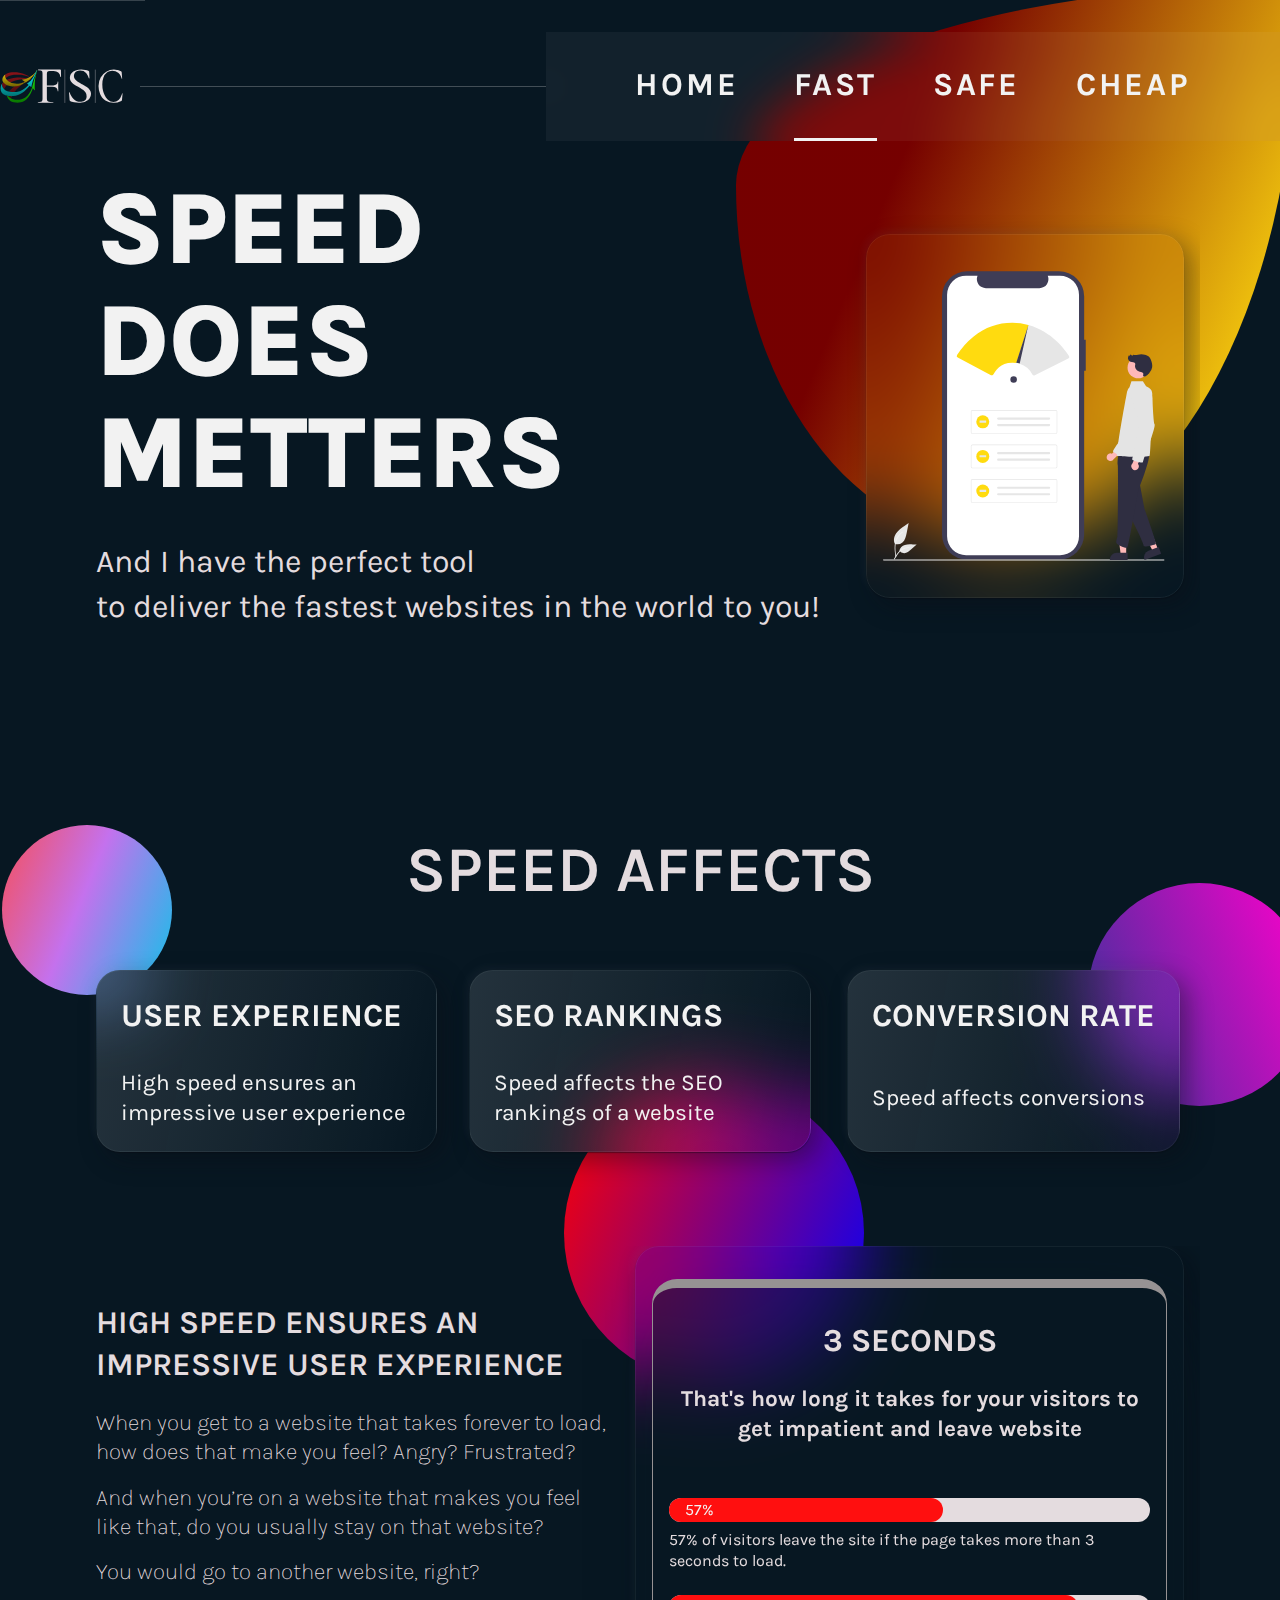
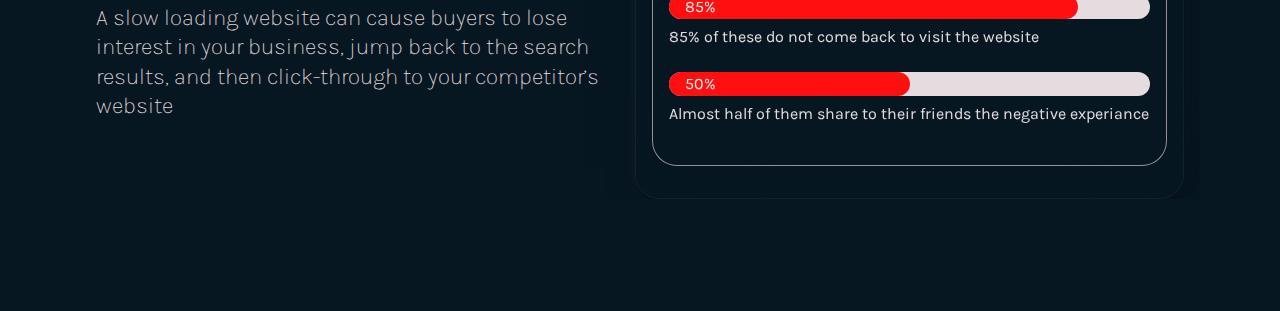
==== commit a0bb611f: "Update fast.html" ====
--- a/fast.html
+++ b/fast.html
@@ -41,10 +41,10 @@
     <button class="mobile-nav-toggle" aria-controls="layout-navigation"><span class="sr-only" aria-expanded="false">Menu</span></button>
     <nav>
         <ul id="layout-navigation" data-visible="false" class="layout-navigation underline-indicators flex">
-            <li class="nav-home"><a class="ff-sans-cond uppercase text-white letter-spacing-2" href="index.html">Home</a></li>
-	    <li class="nav-fast active"><a class="ff-sans-cond uppercase text-white letter-spacing-2" href="fast.html">Fast</a></li>
-            <li class="nav-safe"><a class="ff-sans-cond uppercase text-white letter-spacing-2" href="fast.html">Safe</a></li>
-            <li class="nav-cheap"><a class="ff-sans-cond uppercase text-white letter-spacing-2" href="fast.html">Cheap</a></li>
+            <li class="nav-home"><a class="ff-sans fs-600 fw-700 uppercase text-white letter-spacing-2" href="index.html">Home</a></li>
+	    <li class="nav-fast active"><a class="ff-sans fs-600 fw-700 uppercase text-white letter-spacing-2" href="fast.html">Fast</a></li>
+            <li class="nav-safe"><a class="ff-sans fs-600 fw-700 uppercase text-white letter-spacing-2" href="safe.html">Safe</a></li>
+            <li class="nav-cheap"><a class="ff-sans fs-600 fw-700 uppercase text-white letter-spacing-2" href="cheap.html">Cheap</a></li>
         </ul>
     </nav>
   </header>
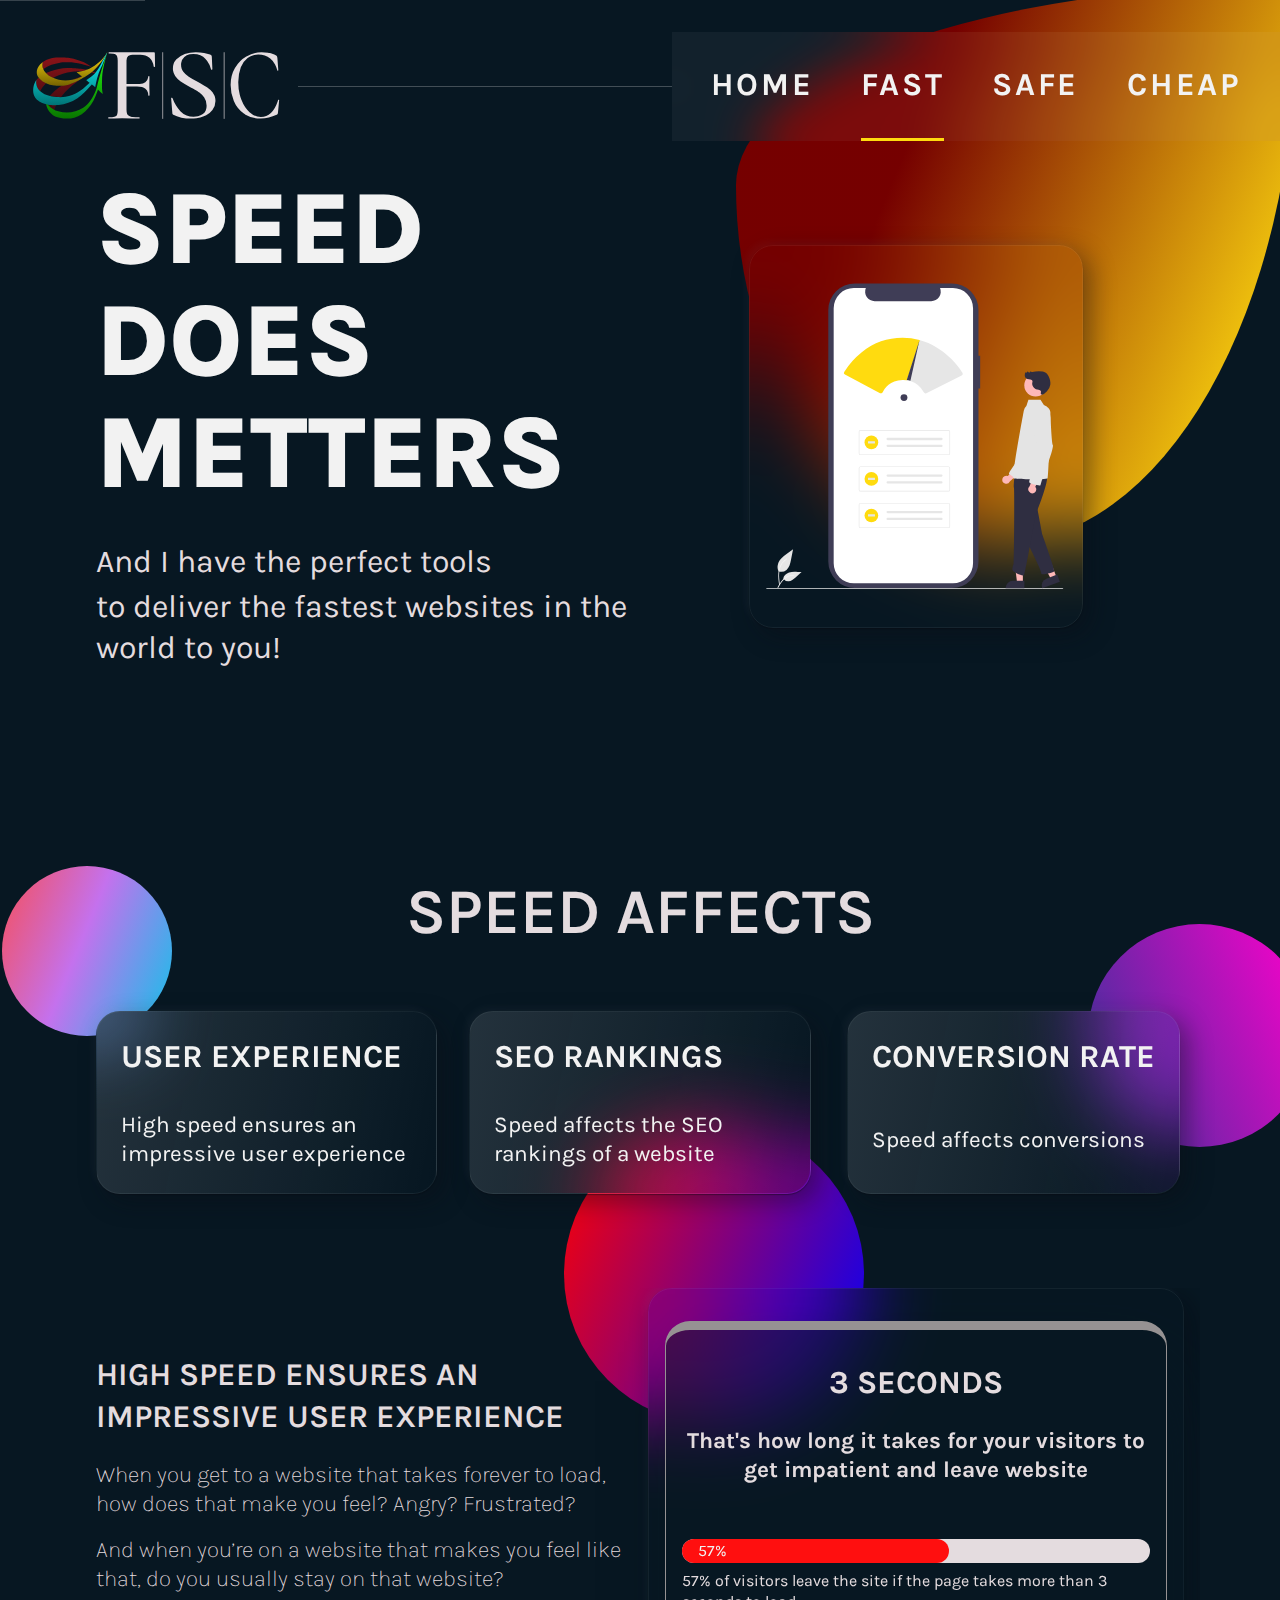
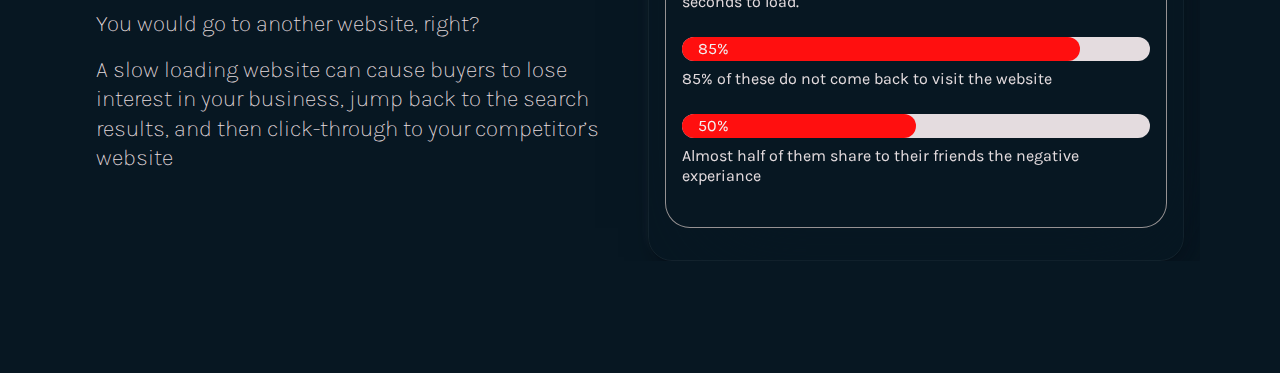
==== commit 0d1fbf55: "Update fast.html" ====
--- a/fast.html
+++ b/fast.html
@@ -57,7 +57,7 @@
     Speed <span class="d-block">does metters</span>
 </h1>
 <p class="container-txt--p text-light fs-600">
-    And I have the perfect tool <span class="container-txt--p--s d-block">to deliver the fastest websites in the world to you!</span></p>
+    And I have the perfect tools <span class="container-txt--p--s d-block">to deliver the fastest websites in the world to you!</span></p>
 </div>
 <div class="container-image">
     <div class="container-image-img">
--- a/style-fast.css
+++ b/style-fast.css
@@ -38,7 +38,6 @@
 @media (max-width: 900px) {
     :root {
         --fs-900: clamp(4rem, 8vw + 1rem, 9.375rem);
-				/* --fs-900: 2rem; */
     }
 }
 
@@ -388,69 +387,26 @@
 /* Compontents         */
 /* ------------------- */
 /*
-.main-img {
-	
-	display: inline-grid;
-	place-items: center;
-	transform: scale(1.3); }*/
-/*  font-size: 2rem;
-    position: relative;
-    z-index: 1;
-    display: inline-grid;
-    place-items: center;; */
-
-
-
-/*
-.large-button::after {
-    content: '';
-    position: absolute;
-    z-index: -1;
-    width: 100%;
-    height: 100%;
-    background: hsl( var(--clr-white) / .1);
-    border-radius: 50%;
-    opacity: 0;
-    transition: opacity 500ms linear, transform 750ms ease-in-out;
-}
- 
-.large-button:hover::after,
-.large-button:focus::after {
-    opacity: 1;
-    transform: scale(1.5);
-}
-
-*/
+
 /* primary-header */
 
+/* LOGO */
+
 .logo {
-  /*  margin: 1.5rem clamp(1.5rem, 5vw, 3.5rem);*/
   margin-block: 3em;
   margin-left: 2em;
-  width: 8em;
-}
-
-/*
-
-@media (min-width: 45em) {
-	.logo {
-		margin-top: 0;
-		margin-left: 2em;
-		width: 65em;
-	}
-}
-*/
+  max-width: 200px;
+}
+
 
 @media (min-width: 900px) {
   .logo {
     margin-block: auto;
-    margin-left: 0;
-    width: 23em;
-  }
-}
-
-
-
+    max-width: 250px;
+  }
+}
+
+/* NAVIGATION */
 
 .layout-header {
   justify-content: space-between;
@@ -458,7 +414,7 @@
 }
 
 .layout-navigation {
-  --gap: clamp(1.5rem, 5vw, 3.5rem);
+  --gap: clamp(1.5rem, 4vw, 3rem);
   --underline-gap: 2rem;
   list-style: none;
   padding: 0;
@@ -485,7 +441,7 @@
     --underline-gap: .5rem;
     position: fixed;
     z-index: 1000;
-    top: 0;
+    inset: 0 0 0 30%;
     list-style: none;
     padding: min(20rem, 15vh) 2rem;
     margin: 0;
@@ -497,10 +453,11 @@
   .layout-navigation[data-visible="true"] {
     transform: translateX(0);
   }
-
+/*
   .layout-navigation.underline-indicators>.active {
     border: 0;
   }
+	*/
 
   .mobile-nav-toggle {
     display: block;
@@ -515,6 +472,7 @@
     width: 1.5rem;
     aspect-ratio: 1;
     border: 0;
+		outline: 1px solid green;
   }
 
   .mobile-nav-toggle[aria-expanded="true"] {
@@ -528,19 +486,17 @@
 
 }
 
-@media (min-width: 900px) {
+@media (min-width: 35em) {
   .layout-navigation {
-    padding-inline: clamp(3rem, 7vw, 7rem);
-  }
-}
-
-/*
-@media (min-width: 35em) and (max-width: 44.999em) {
+    padding-inline: clamp(1rem, 3vw, 3rem);
+  }
+}
+
+@media (min-width: 35em) and (max-width: 899px) {
     .layout-navigation a > span {
         display: none;
     }
 }
-*/
 
 @media (min-width: 900px) {
 
@@ -570,13 +526,10 @@
     width: 100%;
     z-index: 999;
 		box-shadow: 8px 8px 24px 0 rgba(9, 13, 20, 0.4), -4px -4px 8px 0 rgba(224, 224, 255, 0.04), 0 1px 1px 0 rgba(255, 255, 255, 0.4);
-  /* border: solid 1px rgba(245, 247, 250, 0.06); */
   background-image: linear-gradient(101deg, rgba(245, 247, 250, .12), rgba(245, 247, 250, .06) 52%, rgba(245, 247, 250, 0));
   backdrop-filter: blur(40px);
   -webkit-backdrop-filter: blur(40px);
-	/*	background: hsl(var(--clr-white) / 0.05);
-    backdrop-filter: blur(1.5rem); */
-		transition: .2s ease;
+	transition: .2s ease;
   }
 	
 	.sticky .layout-navigation {
@@ -588,31 +541,40 @@
 
 }
 
-
 .underline-indicators>* {
   cursor: pointer;
   padding: var(--underline-gap, .5rem) 0;
   border: 0;
-  border-bottom: .2rem solid hsl(var(--clr-white) / 0);
+  border-bottom: .2rem solid hsl(var(--bd-clr) / 0);
   background-color: transparent;
 }
 
 .underline-indicators>*:hover,
 .underline-indicators>*:focus {
-  border-color: hsl(var(--clr-white) / .5);
+  border-color: hsl(var(--bd-clr) / .5);
 }
 
 .underline-indicators>.active,
 .underline-indicators>[aria-selected="true"] {
   color: hsl(var(--clr-white) / 1);
-  border-color: hsl(var(--clr-white) / 1);
-}
-
-/* ----------------------------- */
-/* sticky header      */
-/* ----------------------------- */
-
-
+  border-color: hsl(var(--bd-clr) / 1);
+}
+
+.nav-home{
+	--bd-clr: var(--clr-white);
+}
+
+.nav-fast{
+	--bd-clr: var(--clr-fast--primary);
+}
+
+.nav-safe{
+	--bd-clr: var(--clr-safe);
+}
+
+.nav-cheap{
+	--bd-clr: var(--clr-cheap);
+}
 
 
 /* ----------------------------- */
@@ -623,45 +585,6 @@
 /* ----------------------------- */
 /* Layout                        */
 /* ----------------------------- */
-
-/*
-.grid-container {
-    text-align: center;
-    display: grid;
-		gap: 4em;
-    place-items: center;
-    padding-inline: 1rem;
-    padding-block: 4rem;
-}
-
-.grid-container p:not([class]) {
-    max-width: 60ch;
-}
-
-  /* 
-
-@media (min-width: 45em) {
-    .grid-container {
-        text-align: left;
-        column-gap: var(--container-gap, 2rem);
-        grid-template-columns: minmax(1rem, 1fr) repeat(2, minmax(0, 30rem)) minmax(1rem, 1fr);
-    }
-    
-  
-    .main-intro {
-        grid-column: 2;
-
-    }
-
-    .grid-container--home > *:last-child {
-        grid-column: 3;
-			 	min-height: 100%;
-			  transform: scale(1.3);
-    }
-}
-*/
-
-
 
 
 
@@ -677,15 +600,6 @@
   margin-bottom: 3em;
   position: relative;
 }
-
-
-/*
-.description-text-container--title{
-   margin-bottom: 1em; 
-}
-*/
-
-.container-hero {}
 
 .container-txt--p {
   margin-block: 1em;
@@ -721,7 +635,7 @@
     --gap: 1em;
     max-width: 1120px;
     padding-inline: 1em;
-    grid-template-columns: repeat(2, auto);
+    grid-template-columns: repeat(2, 1fr);
     margin-bottom: 7em;
   }
 
@@ -788,7 +702,6 @@
 }
 
 
-
 /*    Decoration    */
 
 
@@ -803,9 +716,7 @@
 
 .page-decoration {
   border-radius: 50%;
-  /* border-radius: 100% 0% 53% 47% / 36% 7% 93% 64%; */
   position: absolute;
-  /*inset: 0;*/
   z-index: -1;
 }
 
@@ -938,5 +849,4 @@
   border-radius: 50px;
 }
 
-
 /*    END      */
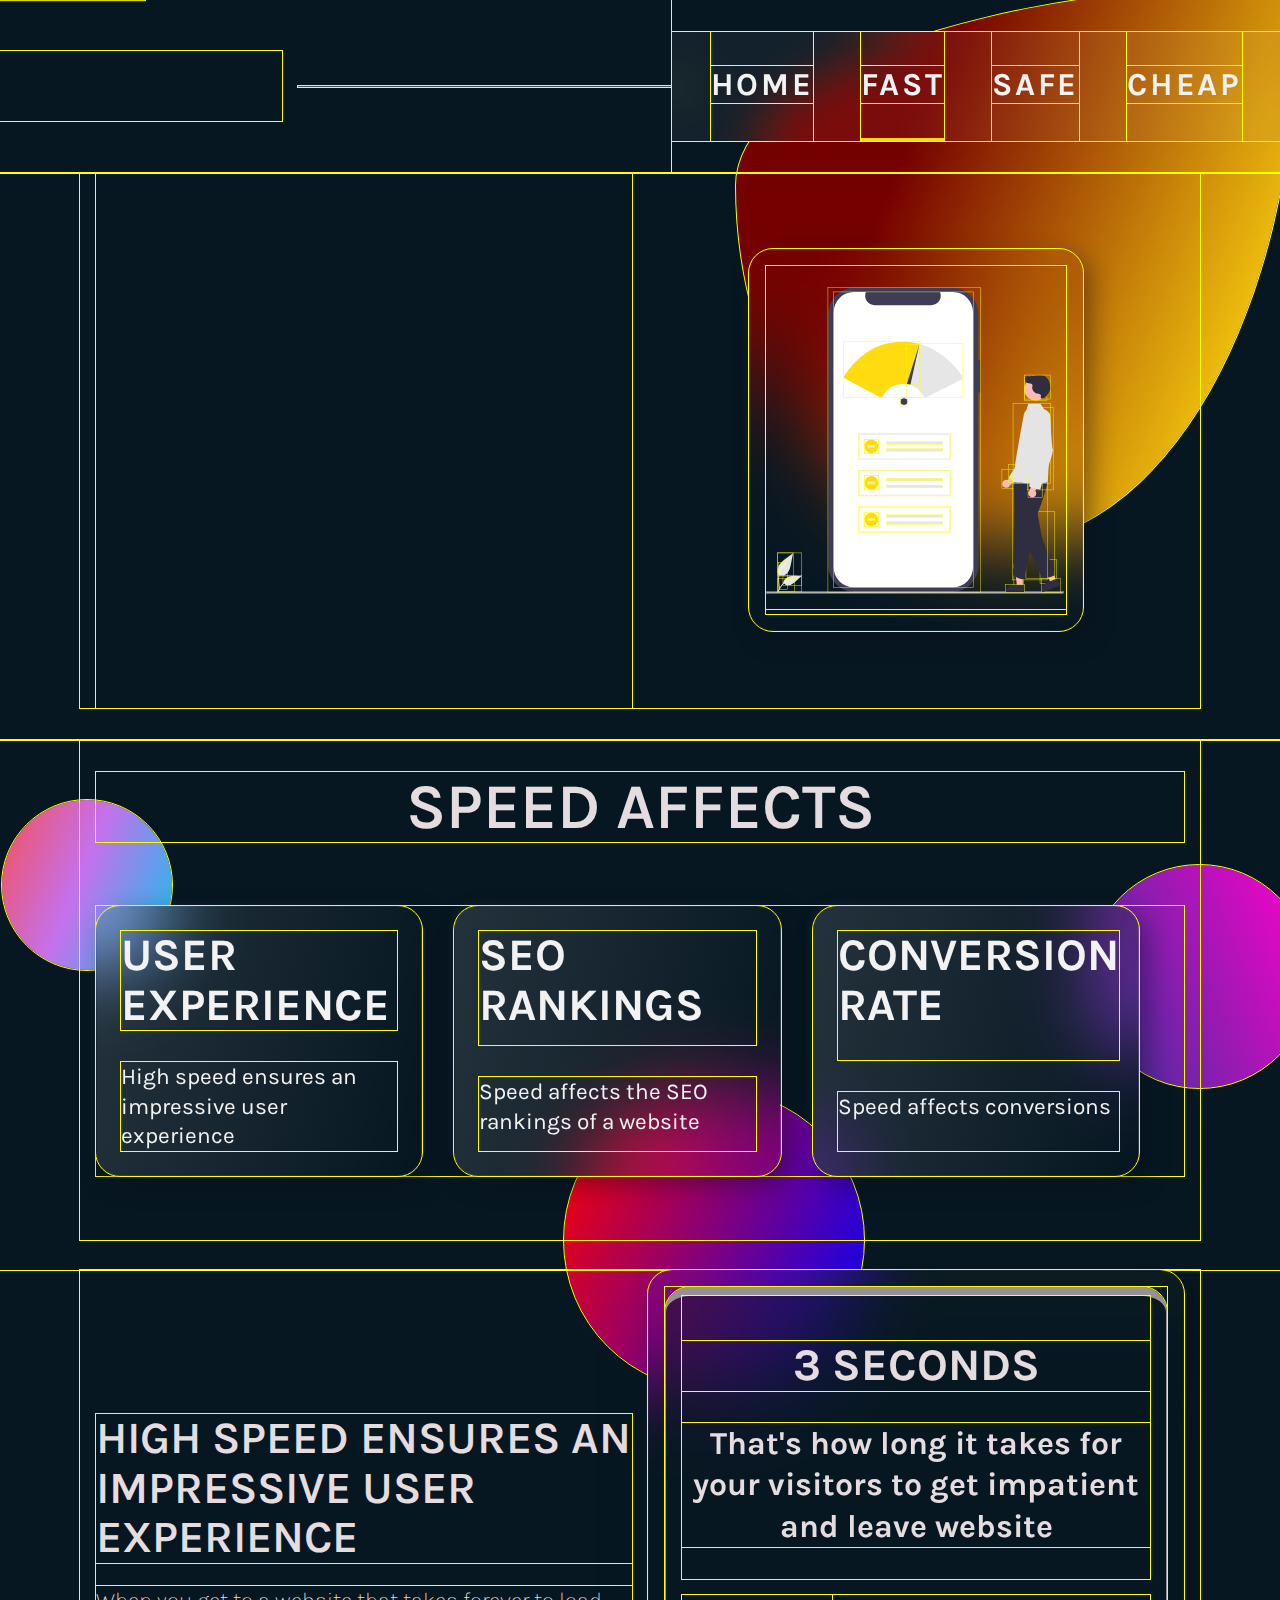
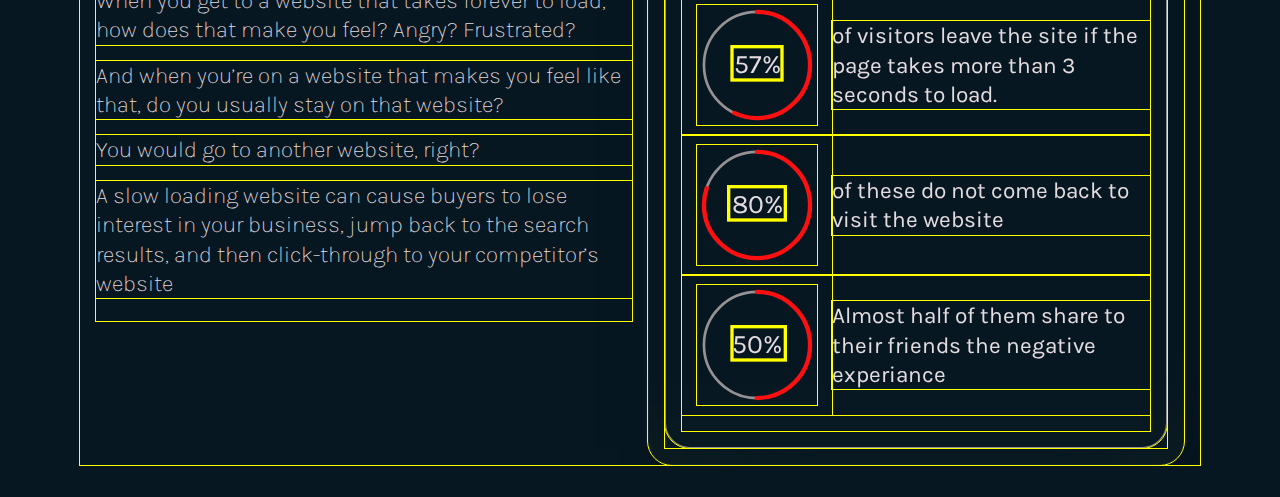
==== commit 1f5fb7b1: "Update fast.html" ====
--- a/fast.html
+++ b/fast.html
@@ -36,7 +36,7 @@
   <a class="skip-to-content" href="#main">Skip to content</a>
   <header class="layout-header  flex">
     <div>
-      <img src="./assets/shared/logo-light.svg" alt="FSC logo" class="logo">
+      <img src="./assets/shared/logo-light.svg" alt="FSC logo" class="logo fade-in-fwd">
     </div>
     <button class="mobile-nav-toggle" aria-controls="layout-navigation"><span class="sr-only" aria-expanded="false">Menu</span></button>
     <nav>
@@ -53,10 +53,10 @@
 <section class="hero">
     <article class="container container-hero overflow grid">
 <div class="container-txt">
-    <h1 class="container-txt--title text-white uppercase fs-900 fw-800">
+    <h1 class="container-txt--title text-white uppercase fs-900 fw-800 slide-in-left">
     Speed <span class="d-block">does metters</span>
 </h1>
-<p class="container-txt--p text-light fs-600">
+<p class="container-txt--p text-light fs-600 slide-in-left animation-delay-1">
     And I have the perfect tools <span class="container-txt--p--s d-block">to deliver the fastest websites in the world to you!</span></p>
 </div>
 <div class="container-image">
@@ -68,25 +68,26 @@
 </section>	
 
 
+
 <section class="section-cards">
      <article class="container container-cards">
         <h2 class="section-cards--title uppercase fs-800 fw-600">speed affects</h2>
-    <div class="cards grid text-white">
+    <div class="cards flex text-white">
         
             <div class="card grid">
-                <h3 class="card-title fs-600">USER EXPERIENCE</h3>
+                <h3 class="card-title fs-700">USER EXPERIENCE</h3>
                 <p class="card-desription fs-500">High speed ensures an impressive user experience</p>
             </div>
         
         
            <div class="card grid">
-                <h3 class="card-title fs-600">SEO RANKINGS</h3>
+                <h3 class="card-title fs-700">SEO RANKINGS</h3>
                 <p class="card-desription fs-500">Speed affects the SEO rankings of a website</p>
             </div>
       
           
             <div class="card grid">
-                <h3 class="card-title fs-600">CONVERSION RATE</h3>
+                <h3 class="card-title fs-700">CONVERSION RATE</h3>
                 <p class="card-desription fs-500">Speed affects conversions</p>
             </div>
         <div class="decoration decoration-left"></div>
@@ -98,46 +99,89 @@
 	
 	
 	
-	<section class="description">
-    <article class="container grid overflow">
-<div class="container-txt flow">
-    <h2 class="container-txt--title uppercase text-light fs-600 fw-600">
-    High speed ensures an impressive user experience
-	</h2>
-	<div class="container-txt--p fw-200 flow fs-500">
-       <p>When you get to a website that takes forever to load, how does that make you feel? Angry? Frustrated?</p>
-  <p>And when you’re on a website that makes you feel like that, do you usually stay on that website?</p>
-  <p>You would go to another website, right?</p>
-  <p>A slow loading website can cause buyers to lose interest in your business, jump back to the search results, and then click-through to your competitor’s website</p>
-	</div>
+	<section class="description container grid overflow">
+		<div class="container-txt flow">
+    	<h2 class="container-txt--title uppercase text-light fs-700 fw-600">
+   		 High speed ensures an impressive user experience
+			</h2>
+			<div class="container-txt--p fw-200 flow fs-500">
+      		 <p>When you get to a website that takes forever to load, how does that make you feel? Angry? Frustrated?</p>
+ 					 <p>And when you’re on a website that makes you feel like that, do you usually stay on that website?</p>
+ 					 <p>You would go to another website, right?</p>
+  				 <p>A slow loading website can cause buyers to lose interest in your business, jump back to the search results, and then click-through to your competitor’s website</p>
+			</div>
+		</div>
+		<div class="container-image">
+    	<div class="container-image-img">
+    		<div class="chart-container flex">
+					<div class="chart-header">
+	   		 		<h2 class="chart-header--title fs-700 uppercase ">3 SECONDS</h2>
+   				  <h3 class="chart-header--txt fs-600">That's how long it takes for your visitors to get impatient and leave website</h3>
+			 		</div>
+    		<ul class="circular-chart-container">
+      		<li class="single-chart-container flex">
+			 			<div class="single-chart">
+							<svg viewBox="0 0 36 36" class="circular-chart">
+								<path class="circle-bg"
+									d="M18 2.0845
+										a 15.9155 15.9155 0 0 1 0 31.831
+										a 15.9155 15.9155 0 0 1 0 -31.831"
+								/>
+								<path class="circle"
+									stroke-dasharray="57, 100"
+									d="M18 2.0845
+										a 15.9155 15.9155 0 0 1 0 31.831
+										a 15.9155 15.9155 0 0 1 0 -31.831"
+								/>
+								<text x="18" y="20.35" class="percentage">57%</text>
+							</svg>
+  				</div>
+					<p class="single-chart-txt fs-500">of visitors leave the site if the page takes more than 3 seconds to load.</p>
+     		 </li>
 
+      		<li class="single-chart-container flex">
+        		<div class="single-chart">
+							<svg viewBox="0 0 36 36" class="circular-chart">
+								<path class="circle-bg"
+									d="M18 2.0845
+										a 15.9155 15.9155 0 0 1 0 31.831
+										a 15.9155 15.9155 0 0 1 0 -31.831"
+								/>
+								<path class="circle"
+									stroke-dasharray="80, 100"
+									d="M18 2.0845
+										a 15.9155 15.9155 0 0 1 0 31.831
+										a 15.9155 15.9155 0 0 1 0 -31.831"
+								/>
+								<text x="18" y="20.35" class="percentage">80%</text>
+							</svg>
+  					</div>
+						<p class="single-chart-txt fs-500">of these do not come back to visit the website</p>
+      		</li>
+      
+      <li class="single-chart-container flex">
+        <div class="single-chart">
+					<svg viewBox="0 0 36 36" class="circular-chart">
+						<path class="circle-bg"
+							d="M18 2.0845
+								a 15.9155 15.9155 0 0 1 0 31.831
+								a 15.9155 15.9155 0 0 1 0 -31.831"
+						/>
+						<path class="circle"
+							stroke-dasharray="50, 100"
+							d="M18 2.0845
+								a 15.9155 15.9155 0 0 1 0 31.831
+								a 15.9155 15.9155 0 0 1 0 -31.831"
+						/>
+						<text x="18" y="20.35" class="percentage">50%</text>
+					</svg>
+				</div>
+				<p class="single-chart-txt fs-500">Almost half of them share to their friends the negative experiance</p>
+      </li>
+		</ul>
+  </div>
+ </div>
 </div>
-<div class="container-image">
-    <div class="container-image-img">
-    	<article class="chart-container flex">
-			<div class="chart-header">
-	   	 <h2 class="chart-header--title fs-600 uppercase ">3 SECONDS</h2>
-   		 <h3 class="chart-header--txt fs-500">That's how long it takes for your visitors to get impatient and leave website</h3>
-			 	</div>
-    <ul class="horizontal-bar-chart">
-      <li>
-        <span class="chart-container-index" style="width: 57%">57%</span>
-      </li>
-        <p>57% of visitors leave the site if the page takes more than 3 seconds to load.</p>
-      <li>
-        <span class="chart-container-index" style="width: 85%">85%</span>
-      </li>
-      <p>85% of these do not come back to visit the website</p>
-      <li>
-        <span class="chart-container-index" style="width: 50%">50%</span>
-      </li>
-      <p>Almost half of them share to their friends the negative experiance</p>
-    </ul>
-  </article>
-    </div>
-</div>
-    </article>
-
 </section>
 		<div class="page-decoration decoration-big"></div>
 
--- a/style-fast.css
+++ b/style-fast.css
@@ -18,7 +18,8 @@
   --clr-fast--primary--shade: 51 100% 23%;
 
   /* font-sizes */
-  --fs-900: clamp(5.653rem, 8vw + 1rem, 6.375rem);
+
+	--fs-900: clamp(4rem, 5vw + 3rem, 5.8125rem);
   --fs-800: 3.998rem;
   --fs-700: 2.827rem;
   --fs-600: 1.999rem;
@@ -35,11 +36,14 @@
   --ff-sans: 'Karla', sans-serif;
 }
 
-@media (max-width: 900px) {
+
+@media (min-width: 900px) {
     :root {
-        --fs-900: clamp(4rem, 8vw + 1rem, 9.375rem);
+  		  --fs-900: clamp(5.653rem, 5vw + 3rem, 6.5rem);
+				--fs-700: clamp(2rem, 1vw + 2.037rem, 2.827rem);
     }
 }
+
 
 /* ------------------- */
 /* Reset               */
@@ -50,7 +54,7 @@
 *::before,
 *::after {
   box-sizing: border-box;
-  /* outline: 1px solid yellow; */
+  outline: 1px solid yellow; 
 }
 
 /* Reset margins */
@@ -597,7 +601,7 @@
   padding-left: 5%;
   padding-right: 5%; 
   align-items: center;
-  margin-bottom: 3em;
+  margin-bottom: 1em;
   position: relative;
 }
 
@@ -636,7 +640,7 @@
     max-width: 1120px;
     padding-inline: 1em;
     grid-template-columns: repeat(2, 1fr);
-    margin-bottom: 7em;
+    margin-bottom: 2em;
   }
 
   .container-image {
@@ -655,7 +659,7 @@
 .container-cards {
   --gap: 1rem;
   margin: auto auto 30px;
-  padding-block: 4em;
+  padding-block: 2em 4em;
 }
 
 
@@ -665,6 +669,7 @@
 
 .cards {
   --gap: 2rem;
+	flex-direction: column;
 }
 
 .card {
@@ -687,11 +692,14 @@
   }
 
   .cards {
-    grid-template-columns: repeat(3, 1fr);
-    place-items: center;
-  }
-
+   /* grid-template-columns: repeat(3, 1fr);
+    place-items: center; */
+		flex-direction: row;
+		flex-wrap: wrap;
+		}
+	
   .card {
+  	width: 30%;
     padding: 24px;
   }
 
@@ -709,8 +717,8 @@
   display: block;
   width: clamp(10vh, 20vh, 100%);
   aspect-ratio: 1;
-  right: 0;
-  top: 0;
+  right: 1%;
+  top: 10%;
   background-image: linear-gradient(112.49deg, hsl(var(--clr-fast--secondary--shade)) 30.05%, hsl(var(--clr-fast--primary)) 89.89%);
 }
 
@@ -738,7 +746,7 @@
 .decoration-left {
   width: 200px;
   height: 200px;
-  top: 20%;
+  top: 23%;
   left: -11%;
   background-image: linear-gradient(112.49deg, #12c2e9 1.05%, #c471ed 54.08%, #f64f59 99.89%);
   transform: rotate(-180deg);
@@ -748,15 +756,15 @@
   width: 170px;
   height: 170px;
   right: 1%;
-  top: 37%;
+  top: 50%;
   background-image: linear-gradient(112.49deg, red 1.05%, blue 99.89%);
 }
 
 .decoration-right {
   width: 150px;
   height: 150px;
-  right: 40%;
-  top: 80%;
+  right: 30%;
+  top: 85%;
   background: linear-gradient(112.49deg, #f0c 1.05%, #339 99.89%);
   transform: matrix(-1, 0, 0, 1, 0, 0);
 }
@@ -789,9 +797,10 @@
 /*   GRAPH - SPEED BOUNCE    */
 
 .chart-container {
-  text-align: left;
+	--gap: 0;
+  text-align: center;
   flex-direction: column;
-  margin: 1em auto;
+ 
   max-width: 600px;
   padding: 0 1em;
   background: hsl(var(--clr-dark) / .5);
@@ -815,38 +824,136 @@
   margin-block: 1em;
 }
 
-.horizontal-bar-chart {
-  padding-left: 0;
-
-}
-
-.horizontal-bar-chart li,
-.horizontal-bar-chart p {
+.circular-chart-container {
+	padding-left: 0;
+	padding-bottom: 1em;
+	}
+
+.single-chart-container{
+	flex-direction: column;
+	align-items: center;
+}
+
+
+
+/*
+.circular-chart-container li,
+.circular-chart-container p {
   position: relative;
   display: block;
 }
-
-
-.horizontal-bar-chart li {
-  height: 1.5em;
-  margin-bottom: .2em;
-  background: hsl(var(--clr-light));
-  border-radius: 50px;
-}
-
-.horizontal-bar-chart p {
+*/
+/*
+.circular-chart-container p {
   margin-block: .5em 1.5em;
 }
-
-.chart-container-index {
-  position: absolute;
-  height: 100%;
-  text-indent: 1em;
-  font-size: 1em;
-  color: hsl(var(--clr-white));
-  background: hsl(var(--clr-fast--secondary));
-  line-height: 1.5em;
-  border-radius: 50px;
+*/
+
+.single-chart {
+
+  min-width: 150px;
+  /*justify-content: flex-start; */
+}
+
+.circular-chart {
+  display: block;
+  margin: 10px auto;
+  max-width: 80%;
+  max-height: 250px;
+}
+
+.circle-bg {
+  fill: none;
+  stroke: hsl(var(--clr-gray));
+  stroke-width: .8;
+}
+
+.circle {
+  fill: none;
+	stroke: hsl(var(--clr-fast--secondary));
+  stroke-width: 1.3;
+  stroke-linecap: round;
+  animation: progress 1s ease-out forwards;
+}
+
+@keyframes progress {
+  0% {
+    stroke-dasharray: 0 100;
+  }
+}
+
+.percentage {
+  fill: hsl(var(--clr-light));
+  font-size: 0.5em;
+  text-anchor: middle;
+}
+
+.single-chart-txt{
+		line-height: 1.3;
+		}
+
+@media (min-width: 500px) and (max-width: 900px), (min-width: 1000px) {
+	.single-chart-container{
+		flex-direction: row;
+
+	}
+	
+	.single-chart-txt{
+		text-align: left;
+		}
+
 }
 
 /*    END      */
+
+
+/*   Animations  */
+
+/*   Fade in  */
+
+
+.fade-in-fwd {
+	opacity: 0;
+	animation: fade-in-fwd 0.6s cubic-bezier(0.390, 0.575, 0.565, 1.000) both;
+}
+
+@keyframes fade-in-fwd {
+  0% {
+    transform: translateZ(-80px);
+    opacity: 0;
+  }
+  100% {
+    transform: translateZ(0);
+    opacity: 1;
+  }
+}
+
+/*   Slide in  */
+
+.slide-in-left {
+	opacity: 0;
+	animation: slide-in-left 1s ease-in-out forwards ;
+}
+
+.animation-delay-1{
+	animation-delay: 0.5s;
+}
+
+.animation-delay-2{
+	animation-delay: 1s;
+}
+
+.animation-delay-3{
+	animation-delay: 1.5s;
+}
+
+@keyframes slide-in-left {
+  0% {
+    transform: translateX(-1000px);
+    opacity: 0;
+  }
+  100% {
+    transform: translateX(0);
+    opacity: 1;
+  }
+}
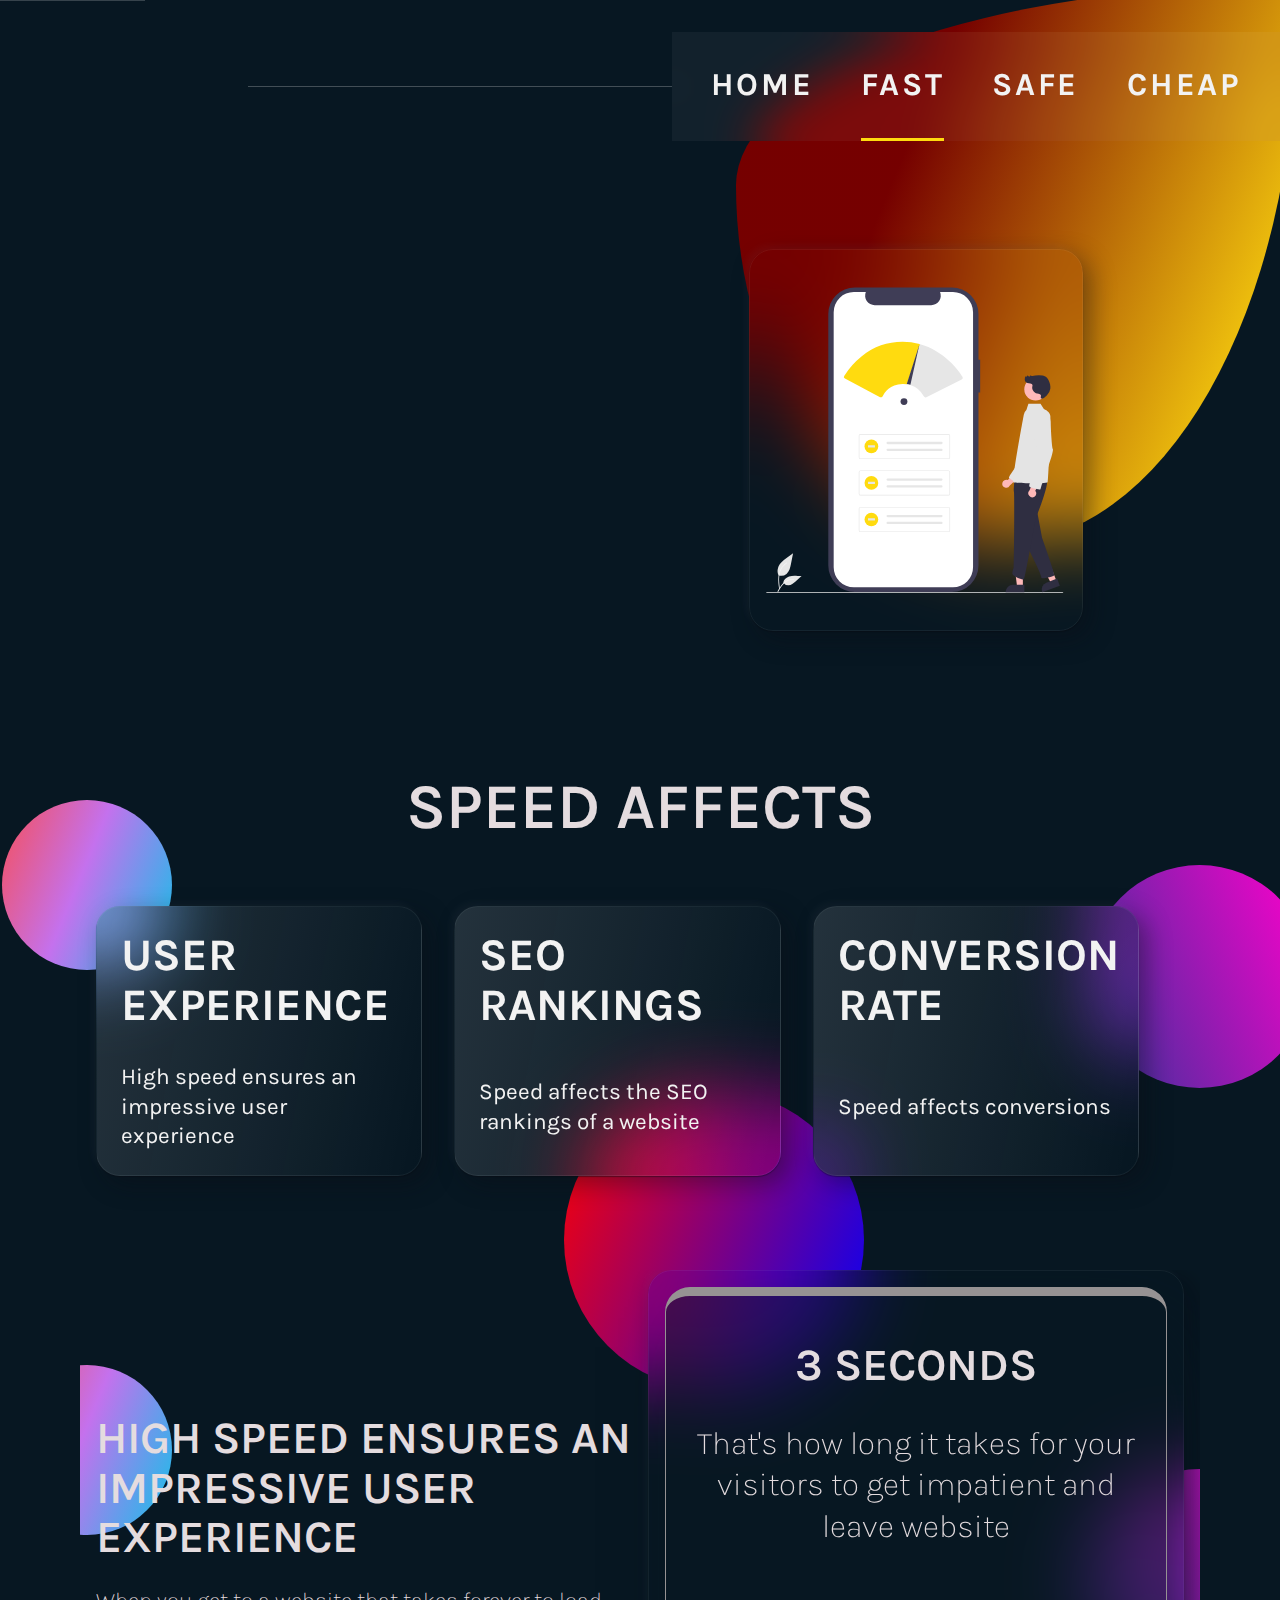
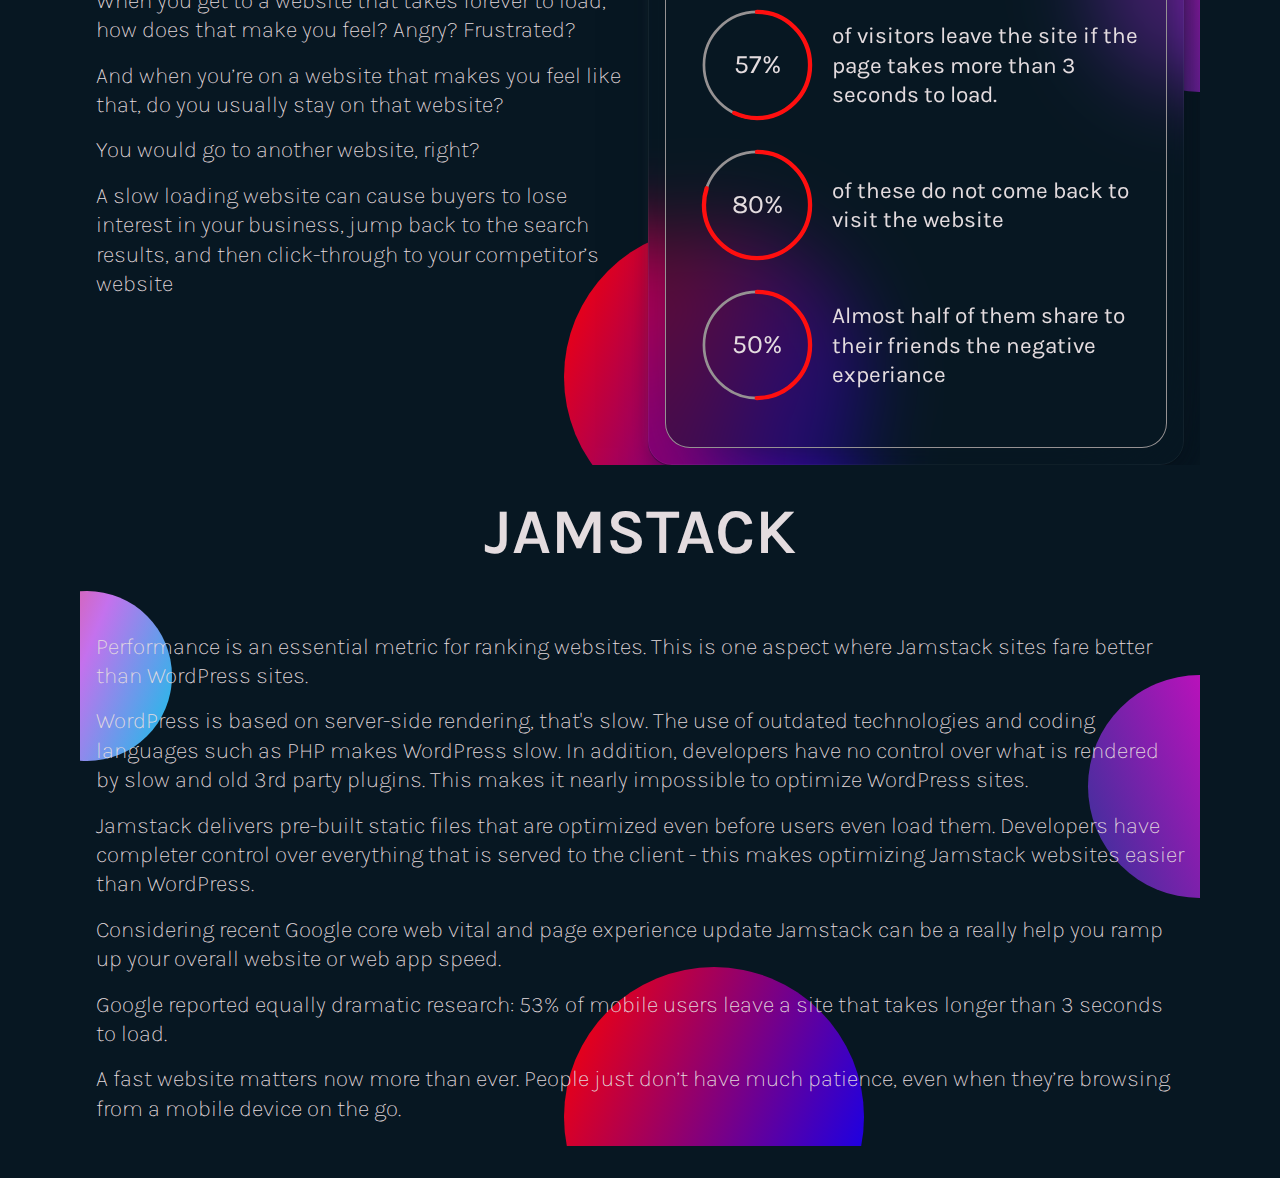
==== commit 0f20e4e4: "Update fast.html" ====
--- a/fast.html
+++ b/fast.html
@@ -34,17 +34,17 @@
 
 <body class="fast">
   <a class="skip-to-content" href="#main">Skip to content</a>
-  <header class="layout-header  flex">
+  <header class="layout-header flex">
     <div>
       <img src="./assets/shared/logo-light.svg" alt="FSC logo" class="logo fade-in-fwd">
     </div>
     <button class="mobile-nav-toggle" aria-controls="layout-navigation"><span class="sr-only" aria-expanded="false">Menu</span></button>
     <nav>
         <ul id="layout-navigation" data-visible="false" class="layout-navigation underline-indicators flex">
-            <li class="nav-home"><a class="ff-sans fs-600 fw-700 uppercase text-white letter-spacing-2" href="index.html">Home</a></li>
-	    <li class="nav-fast active"><a class="ff-sans fs-600 fw-700 uppercase text-white letter-spacing-2" href="fast.html">Fast</a></li>
-            <li class="nav-safe"><a class="ff-sans fs-600 fw-700 uppercase text-white letter-spacing-2" href="safe.html">Safe</a></li>
-            <li class="nav-cheap"><a class="ff-sans fs-600 fw-700 uppercase text-white letter-spacing-2" href="cheap.html">Cheap</a></li>
+            <li class="nav-home"><a class="ff-sans-cond uppercase text-white fs-600 fw-700 letter-spacing-2" href="index.html">Home</a></li>
+						<li class="nav-fast active"><a class="ff-sans-cond uppercase text-white fs-600 fw-700 letter-spacing-2" href="fast.html">Fast</a></li>
+            <li class="nav-safe"><a class="ff-sans-cond uppercase text-white fs-600 fw-700 letter-spacing-2" href="fast.html">Safe</a></li>
+            <li class="nav-cheap"><a class="ff-sans-cond uppercase text-white fs-600 fw-700 letter-spacing-2" href="fast.html">Cheap</a></li>
         </ul>
     </nav>
   </header>
@@ -66,7 +66,6 @@
 </div>
     </article>
 </section>	
-
 
 
 <section class="section-cards">
@@ -115,8 +114,8 @@
     	<div class="container-image-img">
     		<div class="chart-container flex">
 					<div class="chart-header">
-	   		 		<h2 class="chart-header--title fs-700 uppercase ">3 SECONDS</h2>
-   				  <h3 class="chart-header--txt fs-600">That's how long it takes for your visitors to get impatient and leave website</h3>
+	   		 		<h2 class="chart-header--title fs-700 uppercase fw-600">3 SECONDS</h2>
+   				  <h3 class="chart-header--txt fs-600 fw-200">That's how long it takes for your visitors to get impatient and leave website</h3>
 			 		</div>
     		<ul class="circular-chart-container">
       		<li class="single-chart-container flex">
@@ -182,9 +181,39 @@
   </div>
  </div>
 </div>
+        <div class="decoration decoration-left"></div>
+        <div class="decoration decoration-center"></div>
+        <div class="decoration decoration-right"></div>
 </section>
-		<div class="page-decoration decoration-big"></div>
-
+
+		
+	<section class="description container overflow">
+		<div class="container-txt flow">
+		        <h2 class="section-cards--title uppercase fs-800 fw-600">Jamstack</h2>
+			<div class="container-txt--p fw-200 flow fs-500">
+
+<p>Performance is an essential metric for ranking websites. This is one aspect where Jamstack sites fare better than WordPress sites. </p>
+
+<p>WordPress is based on server-side rendering, that's slow. The use of outdated technologies and coding languages such as PHP makes WordPress slow. In addition, developers have no control over what is rendered by slow and old 3rd party plugins. This makes it nearly impossible to optimize WordPress sites.</p>
+
+<p>Jamstack delivers pre-built static files that are optimized even before users even load them. Developers have completer control over everything that is served to the client - this makes optimizing Jamstack websites easier than WordPress.</p>
+
+<p>Considering recent Google core web vital and page experience update Jamstack can be a really help you ramp up your overall website or web app speed.</p>
+
+<p>Google reported equally dramatic research: 53% of mobile users leave a site that takes longer than 3 seconds to load. </p>
+
+<p>A fast website matters now more than ever. People just don’t have much patience, even when they’re browsing from a mobile device on the go.</p>
+			</div>
+			        <div class="decoration decoration-left"></div>
+        <div class="decoration decoration-center"></div>
+        <div class="decoration decoration-right"></div>
+		</div>
+</section>
+
+			<div class="page-decoration decoration-big"></div>
+	<div class="scroll-top">
+    <a href="#" class="top"></a>
+  </div>
 	</body>
 
 </html>
--- a/style-fast.css
+++ b/style-fast.css
@@ -54,7 +54,7 @@
 *::before,
 *::after {
   box-sizing: border-box;
-  outline: 1px solid yellow; 
+  /* outline: 1px solid yellow; */
 }
 
 /* Reset margins */
@@ -399,14 +399,14 @@
 .logo {
   margin-block: 3em;
   margin-left: 2em;
-  max-width: 200px;
+  max-width: 150px;
 }
 
 
 @media (min-width: 900px) {
   .logo {
     margin-block: auto;
-    max-width: 250px;
+    max-width: 200px;
   }
 }
 
